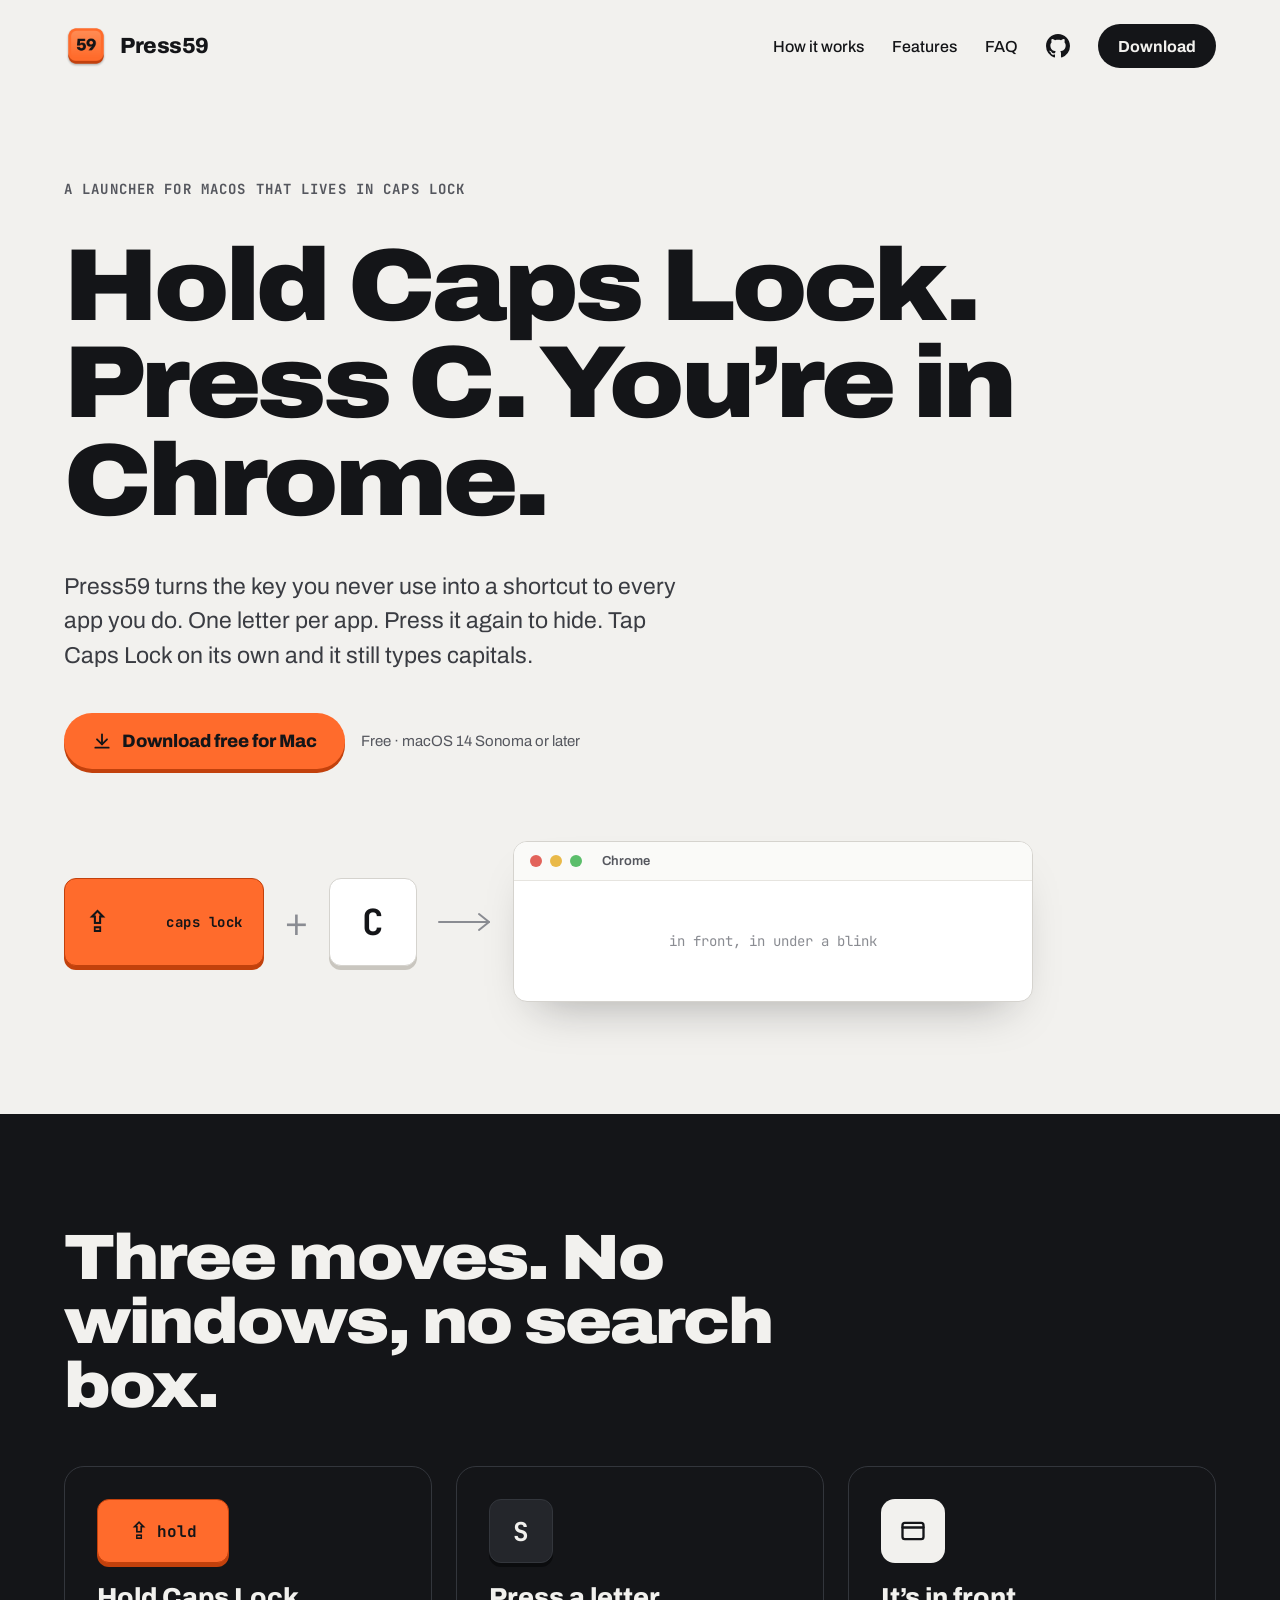
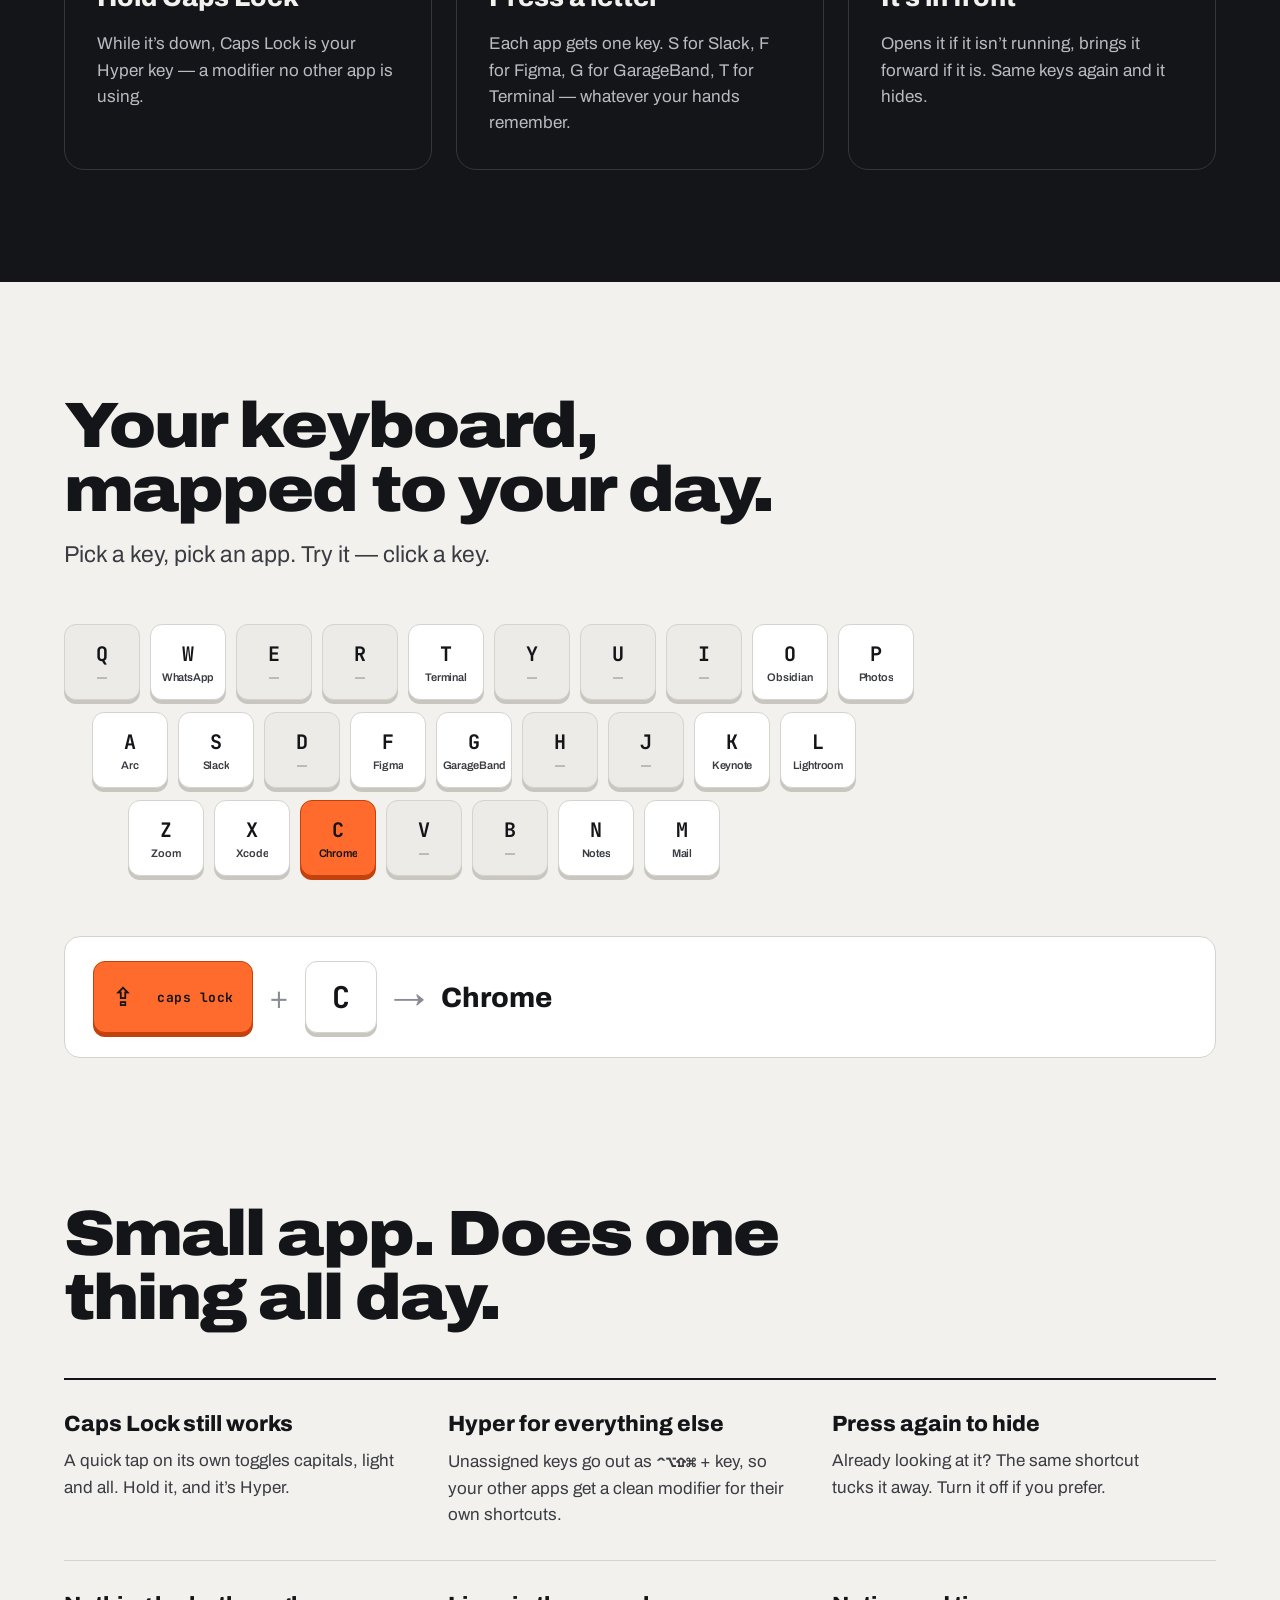
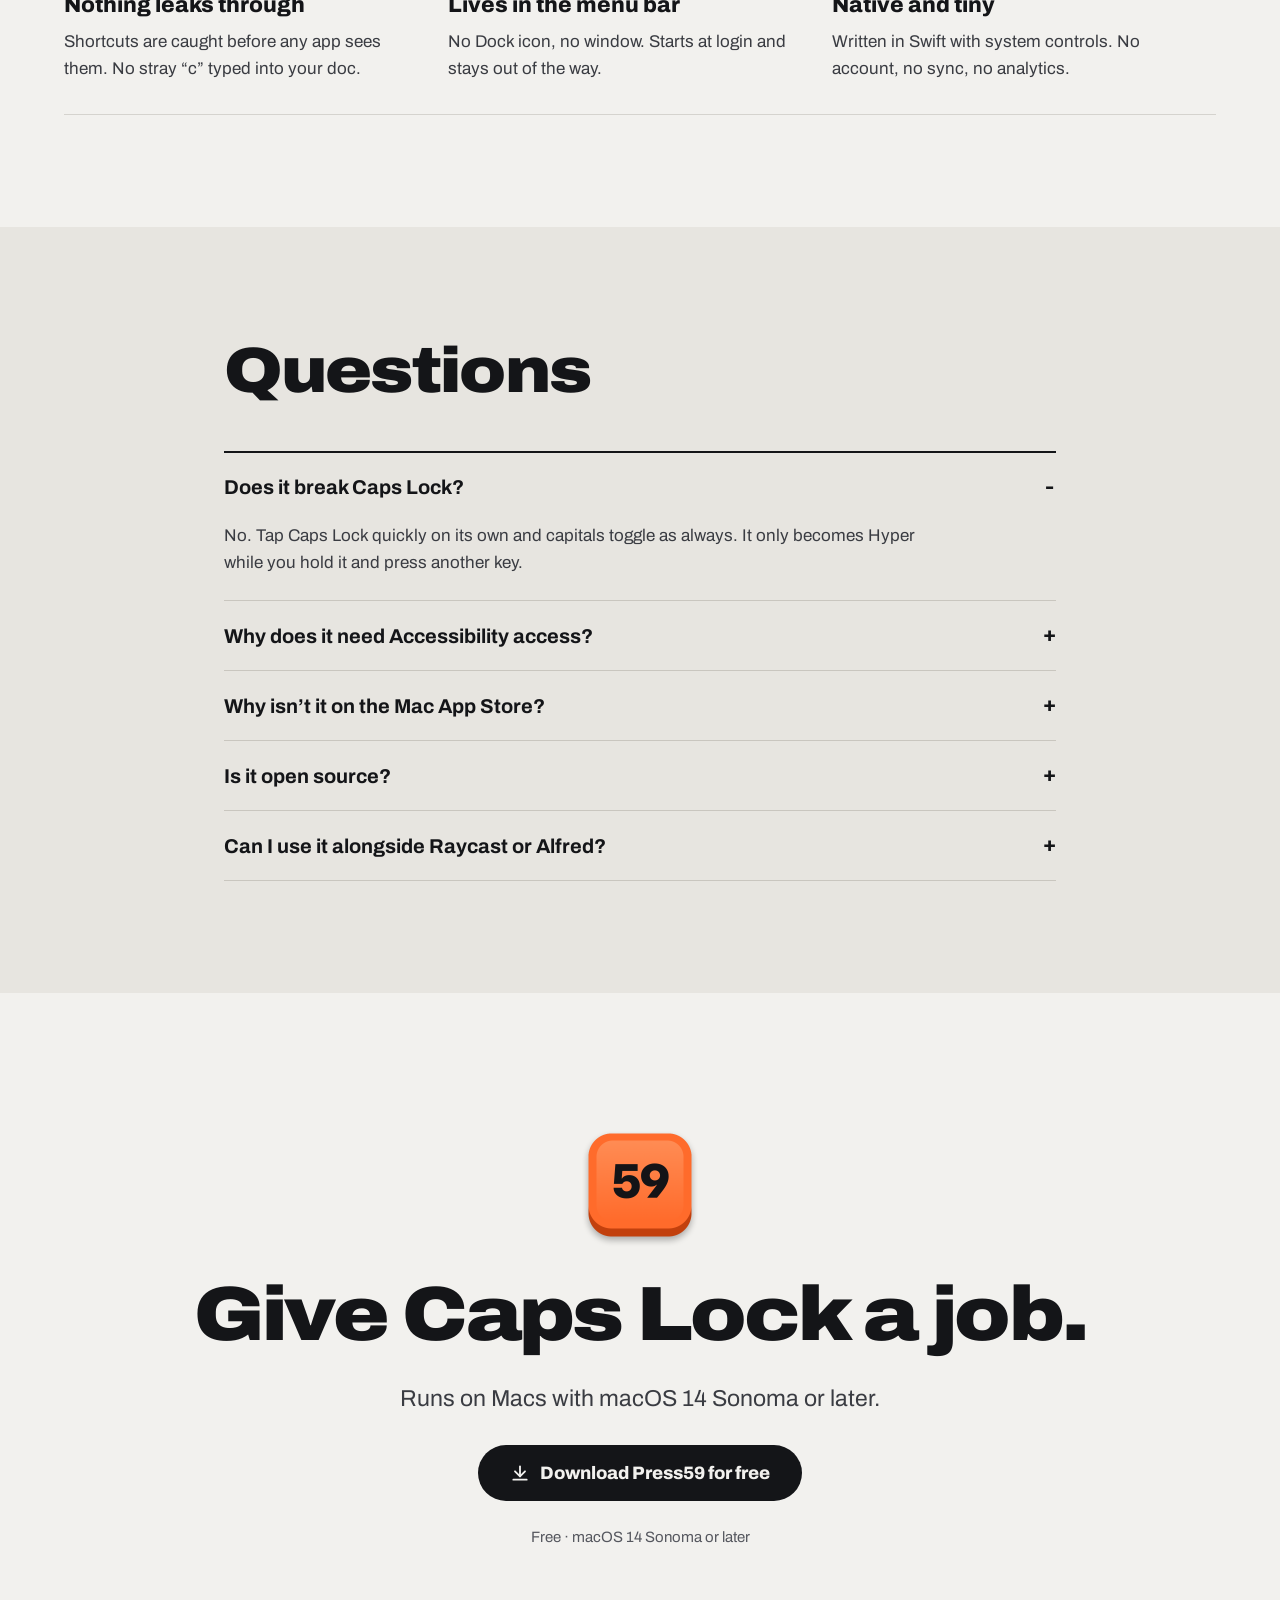
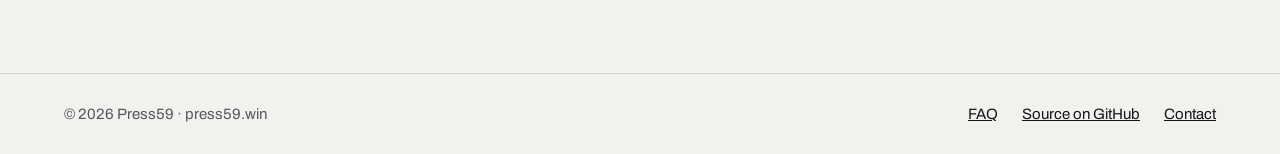
==== web/index.html @ a1c144d1 "Github icon in header" ====
<!doctype html>
<html lang="en">
<head>
<meta charset="utf-8">
<meta name="viewport" content="width=device-width, initial-scale=1">
<title>Press59 — Caps Lock app launcher for Mac</title>
<meta name="description" content="Hold Caps Lock, press a letter, and the app is in front. Press59 turns Caps Lock into a launcher for every app you use.">
<link rel="icon" type="image/png" sizes="32x32" href="assets/favicon-32.png">
<link rel="apple-touch-icon" href="assets/apple-touch-icon.png">
<link rel="canonical" href="https://press59.win/">
<meta property="og:type" content="website">
<meta property="og:site_name" content="Press59">
<meta property="og:url" content="https://press59.win/">
<meta property="og:title" content="Press59 — Caps Lock app launcher for Mac">
<meta property="og:description" content="Hold Caps Lock. Press C. You’re in Chrome. A free launcher that turns Caps Lock into a shortcut to every app you use.">
<meta property="og:image" content="https://press59.win/assets/og-image.png">
<meta property="og:image:width" content="1200">
<meta property="og:image:height" content="630">
<meta property="og:image:alt" content="Press59: Hold Caps Lock. Press C. You’re in Chrome.">
<meta name="twitter:card" content="summary_large_image">
<meta name="twitter:title" content="Press59 — Caps Lock app launcher for Mac">
<meta name="twitter:description" content="Hold Caps Lock. Press C. You’re in Chrome.">
<meta name="twitter:image" content="https://press59.win/assets/og-image.png">
<link rel="preconnect" href="https://fonts.googleapis.com">
<link rel="preconnect" href="https://fonts.gstatic.com" crossorigin>
<link href="https://fonts.googleapis.com/css2?family=Archivo:wdth,wght@62..125,400..900&family=JetBrains+Mono:wght@500;700&display=swap" rel="stylesheet">
<link rel="stylesheet" href="styles.css">
</head>
<body>

<header class="wrap header">
  <a href="#top" class="brand">
    <img src="assets/icon-512.png" alt="" width="44" height="44">
    <span>Press59</span>
  </a>
  <nav aria-label="Main" class="nav">
    <a href="#how">How it works</a>
    <a href="#features">Features</a>
    <a href="#faq">FAQ</a>
    <a href="https://github.com/videomat/press59" class="icon-link" aria-label="Press59 source code on GitHub" title="Source on GitHub">
      <svg aria-hidden="true" width="24" height="24" viewBox="0 0 16 16" fill="currentColor"><path d="M8 0c4.42 0 8 3.58 8 8a8.013 8.013 0 0 1-5.45 7.59c-.4.08-.55-.17-.55-.38 0-.27.01-1.13.01-2.2 0-.75-.25-1.23-.54-1.48 1.78-.2 3.65-.88 3.65-3.95 0-.88-.31-1.59-.82-2.15.08-.2.36-1.02-.08-2.12 0 0-.67-.22-2.2.82-.64-.18-1.32-.27-2-.27-.68 0-1.36.09-2 .27-1.53-1.03-2.2-.82-2.2-.82-.44 1.1-.16 1.92-.08 2.12-.51.56-.82 1.28-.82 2.15 0 3.06 1.86 3.75 3.64 3.95-.23.2-.44.55-.51 1.07-.46.21-1.61.55-2.33-.66-.15-.24-.6-.83-1.23-.82-.67.01-.27.38.01.53.34.19.73.9.82 1.13.16.45.68 1.31 2.69.94 0 .67.01 1.3.01 1.49 0 .21-.15.45-.55.38A7.995 7.995 0 0 1 0 8c0-4.42 3.58-8 8-8Z"/></svg>
    </a>
    <a href="#download" class="pill pill-dark">Download</a>
  </nav>
</header>

<main>
  <section id="top" class="wrap hero">
    <p class="eyebrow">A launcher for macOS that lives in Caps Lock</p>
    <h1>Hold Caps Lock. Press&nbsp;C. You’re in Chrome.</h1>
    <p class="lead">Press59 turns the key you never use into a shortcut to every app you do. One letter per app. Press it again to hide. Tap Caps Lock on its own and it still types capitals.</p>
    <div class="cta-row">
      <a href="/download" class="pill pill-accent">
        <svg aria-hidden="true" width="20" height="20" viewBox="0 0 24 24" fill="none" stroke="currentColor" stroke-width="2.2" stroke-linecap="round" stroke-linejoin="round"><path d="M12 4v12"/><path d="M6 10l6 6 6-6"/><path d="M4 20h16"/></svg>
        Download free for Mac
      </a>
      <span class="muted" data-release-info>Free · macOS 14 Sonoma or later</span>
    </div>

    <div class="combo" role="img" aria-label="Caps Lock plus C opens Chrome">
      <div class="cap cap-accent cap-caps"><span class="caps-symbol">⇪</span><span class="caps-label">caps lock</span></div>
      <span class="plus">+</span>
      <div class="cap cap-letter">C</div>
      <svg aria-hidden="true" width="56" height="24" viewBox="0 0 56 24" fill="none" stroke="#8A8C92" stroke-width="2" stroke-linecap="round" stroke-linejoin="round"><path d="M2 12h50"/><path d="M42 4l10 8-10 8"/></svg>
      <div class="window">
        <div class="window-bar">
          <span class="dot" style="background:#E2635B"></span>
          <span class="dot" style="background:#E9B949"></span>
          <span class="dot" style="background:#5BBE6B"></span>
          <span class="window-title">Chrome</span>
        </div>
        <div class="window-body">in front, in under a blink</div>
      </div>
    </div>
  </section>

  <section id="how" class="dark">
    <div class="wrap section">
      <h2>Three moves. No windows, no search box.</h2>
      <div class="steps">
        <div class="step">
          <div class="cap cap-accent step-cap step-cap-wide"><span class="caps-symbol">⇪</span> hold</div>
          <h3>Hold Caps Lock</h3>
          <p>While it’s down, Caps Lock is your Hyper key — a modifier no other app is using.</p>
        </div>
        <div class="step">
          <div class="cap cap-dark step-cap">S</div>
          <h3>Press a letter</h3>
          <p>Each app gets one key. S for Slack, F for Figma, G for GarageBand, T for Terminal — whatever your hands remember.</p>
        </div>
        <div class="step">
          <div class="step-window">
            <svg aria-hidden="true" width="28" height="28" viewBox="0 0 24 24" fill="none" stroke="currentColor" stroke-width="2" stroke-linecap="round" stroke-linejoin="round"><rect x="3" y="5" width="18" height="14" rx="2"/><path d="M3 9h18"/></svg>
          </div>
          <h3>It’s in front</h3>
          <p>Opens it if it isn’t running, brings it forward if it is. Same keys again and it hides.</p>
        </div>
      </div>
    </div>
  </section>

  <section id="keys" class="wrap section">
    <div class="section-head">
      <h2>Your keyboard, mapped to your day.</h2>
      <p class="lead">Pick a key, pick an app. Try it — click a key.</p>
    </div>
    <div class="keyboard" id="keyboard"></div>
    <div class="readout" aria-live="polite">
      <span class="cap cap-accent cap-caps readout-cap"><span class="caps-symbol">⇪</span><span class="caps-label">caps lock</span></span>
      <span class="plus-sm">+</span>
      <span class="cap readout-letter" id="readout-letter">C</span>
      <span class="plus-sm">→</span>
      <span class="readout-app" id="readout-app">Chrome</span>
    </div>
  </section>

  <section id="features" class="wrap section">
    <h2>Small app. Does one thing all day.</h2>
    <div class="features">
      <div class="feature"><h3>Caps Lock still works</h3><p>A quick tap on its own toggles capitals, light and all. Hold it, and it’s Hyper.</p></div>
      <div class="feature"><h3>Hyper for everything else</h3><p>Unassigned keys go out as <span class="mono">⌃⌥⇧⌘</span> + key, so your other apps get a clean modifier for their own shortcuts.</p></div>
      <div class="feature"><h3>Press again to hide</h3><p>Already looking at it? The same shortcut tucks it away. Turn it off if you prefer.</p></div>
      <div class="feature"><h3>Nothing leaks through</h3><p>Shortcuts are caught before any app sees them. No stray “c” typed into your doc.</p></div>
      <div class="feature"><h3>Lives in the menu bar</h3><p>No Dock icon, no window. Starts at login and stays out of the way.</p></div>
      <div class="feature"><h3>Native and tiny</h3><p>Written in Swift with system controls. No account, no sync, no analytics.</p></div>
    </div>
  </section>

  <section id="faq" class="faq-band">
    <div class="wrap-narrow section">
      <h2>Questions</h2>
      <div class="faq">
        <details open>
          <summary>Does it break Caps Lock?</summary>
          <p>No. Tap Caps Lock quickly on its own and capitals toggle as always. It only becomes Hyper while you hold it and press another key.</p>
        </details>
        <details>
          <summary>Why does it need Accessibility access?</summary>
          <p>To catch a shortcut before the app you’re typing in sees it — that’s what keeps a stray letter from being typed. Press59 never records or sends what you type.</p>
        </details>
        <details>
          <summary>Why isn’t it on the Mac App Store?</summary>
          <p>Apps that intercept keystrokes can’t run in the App Store sandbox, so Press59 is distributed directly from this site.</p>
        </details>
        <details>
          <summary>Is it open source?</summary>
          <p>Yes. Press59 is free software under the GPL-3.0 license, and the app, this website and the release scripts are all <a href="https://github.com/videomat/press59">on GitHub</a>. It’s a small tool built for myself with Claude Code, shared as is: issues welcome, no promises.</p>
        </details>
        <details>
          <summary>Can I use it alongside Raycast or Alfred?</summary>
          <p>Yes. Turn off any other Hyper key setting so only one app owns Caps Lock, then use Hyper shortcuts in those apps as usual.</p>
        </details>
      </div>
    </div>
  </section>

  <section id="download" class="wrap download">
    <img src="assets/icon-512.png" alt="Press59 app icon" width="128" height="128">
    <h2>Give Caps Lock a job.</h2>
    <p class="lead">Runs on Macs with macOS 14 Sonoma or later.</p>
    <a href="/download" class="pill pill-dark pill-lg">
      <svg aria-hidden="true" width="20" height="20" viewBox="0 0 24 24" fill="none" stroke="currentColor" stroke-width="2.2" stroke-linecap="round" stroke-linejoin="round"><path d="M12 4v12"/><path d="M6 10l6 6 6-6"/><path d="M4 20h16"/></svg>
      Download Press59 for free
    </a>
    <span class="muted" data-release-info>Free · macOS 14 Sonoma or later</span>
  </section>
</main>

<footer class="footer">
  <div class="wrap footer-row">
    <span>© 2026 Press59 · press59.win</span>
    <nav aria-label="Footer" class="footer-nav">
      <a href="#faq">FAQ</a>
      <a href="https://github.com/videomat/press59">Source on GitHub</a>
      <a href="mailto:ciao@press59.win">Contact</a>
    </nav>
  </div>
</footer>

<script src="main.js"></script>
</body>
</html>
---- web/styles.css ----
:root {
  --ground: #F2F1EE;
  --ink: #141518;
  --text: #3A3C42;
  --muted: #55575E;
  --faint: #8A8C92;
  --line: #D5D3CE;
  --cap-shadow: #C9C6BF;
  --accent: #FF6B2C;
  --accent-dark: #C2410C;
  --display: 'Archivo', system-ui, sans-serif;
  --mono: 'JetBrains Mono', ui-monospace, monospace;
}

* { box-sizing: border-box; }
html { scroll-behavior: smooth; }
body { margin: 0; background: var(--ground); color: var(--ink); font-family: var(--display); }
a { color: var(--ink); }
a:hover { color: var(--accent-dark); }
img { display: block; }

h1, h2 { margin: 0; font-weight: 900; font-stretch: 112%; letter-spacing: -0.03em; line-height: 1; }
h1 { font-size: clamp(48px, 8vw, 112px); line-height: 0.95; letter-spacing: -0.035em; max-width: 1100px; }
h2 { font-size: clamp(36px, 5vw, 64px); max-width: 800px; }
h3 { margin: 0; font-weight: 800; }
p { margin: 0; }

.wrap { max-width: 1200px; margin: 0 auto; padding-left: 24px; padding-right: 24px; }
.wrap-narrow { max-width: 880px; margin: 0 auto; padding-left: 24px; padding-right: 24px; }
.section { padding-top: 112px; padding-bottom: 112px; display: flex; flex-direction: column; gap: 48px; }
.section-head { display: flex; flex-direction: column; gap: 16px; max-width: 720px; }
.lead { font-size: clamp(19px, 2vw, 23px); line-height: 1.5; color: var(--text); max-width: 640px; }
.muted { font-size: 15px; color: var(--muted); }
.mono { font-family: var(--mono); font-weight: 700; }

/* Header */
.header { padding-top: 24px; padding-bottom: 24px; display: flex; align-items: center; justify-content: space-between; gap: 16px; flex-wrap: wrap; }
.brand { display: flex; align-items: center; gap: 12px; text-decoration: none; font-size: 22px; font-weight: 800; letter-spacing: -0.02em; }
.nav { display: flex; align-items: center; gap: 28px; flex-wrap: wrap; font-size: 16px; font-weight: 500; }
.nav a { text-decoration: none; }
.icon-link { display: inline-flex; align-items: center; justify-content: center; width: 44px; height: 44px; margin: 0 -10px; border-radius: 999px; }
.icon-link:hover { background: #E7E5E0; color: var(--ink); }

/* Buttons */
.pill { display: inline-flex; align-items: center; gap: 10px; min-height: 44px; padding: 12px 20px; border-radius: 999px; font-weight: 700; text-decoration: none; }
.pill-dark { background: var(--ink); color: var(--ground); }
.pill-dark:hover { color: var(--ground); background: #2A2C31; }
.pill-accent { background: var(--accent); color: var(--ink); font-size: 18px; font-weight: 800; min-height: 56px; padding: 16px 28px; box-shadow: 0 4px 0 var(--accent-dark); }
.pill-accent:hover { color: var(--ink); transform: translateY(2px); box-shadow: 0 2px 0 var(--accent-dark); }
.pill-lg { font-size: 18px; font-weight: 800; min-height: 56px; padding: 18px 32px; }

/* Keycaps */
.cap { display: flex; align-items: center; justify-content: center; background: #fff; border: 1px solid var(--line); border-radius: 12px; box-shadow: 0 4px 0 var(--cap-shadow); font-family: var(--mono); font-weight: 700; color: var(--ink); }
.cap-accent { background: var(--accent); border-color: var(--accent-dark); box-shadow: 0 4px 0 var(--accent-dark); }
.cap-dark { background: #24262B; border-color: #33363C; box-shadow: 0 4px 0 #0B0C0E; color: var(--ground); }

/* Hero */
.hero { padding-top: 88px; padding-bottom: 112px; display: flex; flex-direction: column; align-items: flex-start; gap: 40px; }
.eyebrow { font-family: var(--mono); font-size: 14px; font-weight: 700; letter-spacing: 0.08em; text-transform: uppercase; color: var(--muted); }
.cta-row { display: flex; gap: 16px; flex-wrap: wrap; align-items: center; }
.combo { margin-top: 32px; width: 100%; display: flex; align-items: center; gap: 20px; flex-wrap: wrap; }
.cap-caps { width: 200px; height: 88px; justify-content: space-between; padding: 0 20px; font-size: 18px; }
.caps-label { font-size: 14px; letter-spacing: 0.04em; }
/* ⇪ is missing from the mono font, so it falls back small; draw it in the system font at a larger size. */
.caps-symbol { font-family: system-ui, -apple-system, sans-serif; font-size: 30px; font-weight: 600; line-height: 1; }
.cap-letter { width: 88px; height: 88px; font-size: 36px; }
.plus { font-size: 40px; font-weight: 300; color: var(--faint); }
.window { flex: 1 1 320px; min-width: 0; max-width: 520px; background: #fff; border: 1px solid var(--line); border-radius: 14px; overflow: hidden; box-shadow: 0 24px 48px -24px rgba(20, 21, 24, 0.35); }
.window-bar { display: flex; align-items: center; gap: 8px; padding: 12px 16px; border-bottom: 1px solid #E6E4DF; background: #FAFAF8; }
.dot { width: 12px; height: 12px; border-radius: 50%; }
.window-title { margin-left: 12px; font-size: 13px; color: var(--muted); font-weight: 600; }
.window-body { height: 120px; display: flex; align-items: center; justify-content: center; font-family: var(--mono); font-size: 14px; color: var(--faint); }

/* How it works */
.dark { background: var(--ink); color: var(--ground); }
.steps { display: grid; grid-template-columns: repeat(auto-fit, minmax(260px, 1fr)); gap: 24px; }
.step { display: flex; flex-direction: column; gap: 20px; padding: 32px; border: 1px solid #33363C; border-radius: 20px; }
.step h3 { font-size: 26px; }
.step p { font-size: 17px; line-height: 1.55; color: #B9BBC1; }
.step-cap { width: 64px; height: 64px; font-size: 26px; }
.step-cap-wide { width: 132px; gap: 8px; font-size: 16px; color: var(--ink); }
.step-cap-wide .caps-symbol { font-size: 24px; }
.step-window { width: 64px; height: 64px; border-radius: 14px; background: var(--ground); color: var(--ink); display: flex; align-items: center; justify-content: center; }

/* Keyboard */
.keyboard { display: flex; flex-direction: column; gap: 12px; overflow-x: auto; padding: 4px 0 12px; }
.key-row { display: flex; gap: 10px; }
.key { flex: 0 0 auto; width: 76px; height: 76px; flex-direction: column; gap: 4px; cursor: pointer; font-size: 20px; padding: 0; }
.key.unassigned { background: #ECEBE7; }
.key[aria-pressed="true"] { background: var(--accent); border-color: var(--accent-dark); box-shadow: 0 4px 0 var(--accent-dark); }
.key:active { transform: translateY(2px); box-shadow: 0 2px 0 var(--cap-shadow); }
.key-app { font-family: var(--display); font-size: 11px; font-weight: 600; color: var(--text); white-space: nowrap; overflow: hidden; text-overflow: ellipsis; max-width: 70px; letter-spacing: -0.02em; }
.key.unassigned .key-app { color: var(--faint); }
.key[aria-pressed="true"] .key-app { color: var(--ink); }
.readout { display: flex; align-items: center; gap: 16px; flex-wrap: wrap; padding: 24px 28px; background: #fff; border: 1px solid var(--line); border-radius: 16px; }
.readout-cap { width: 160px; height: 72px; padding: 0 18px; }
.readout-cap .caps-symbol { font-size: 26px; }
.readout-cap .caps-label { font-size: 13px; }
.readout-letter { width: 72px; height: 72px; font-size: 30px; }
.plus-sm { font-size: 32px; font-weight: 300; color: var(--faint); }
.readout-app { font-size: 28px; font-weight: 800; }

/* Features */
#features.section { padding-top: 32px; }
.features { display: grid; grid-template-columns: repeat(auto-fit, minmax(300px, 1fr)); border-top: 2px solid var(--ink); }
.feature { padding: 32px 32px 32px 0; border-bottom: 1px solid var(--line); display: flex; flex-direction: column; gap: 12px; }
.feature h3 { font-size: 22px; }
.feature p { font-size: 17px; line-height: 1.55; color: var(--text); }

/* FAQ */
.faq-band { background: #E7E5E0; }
.faq { border-top: 2px solid var(--ink); }
.faq details { border-bottom: 1px solid var(--cap-shadow); }
.faq summary { list-style: none; cursor: pointer; min-height: 64px; padding: 20px 0; display: flex; align-items: center; justify-content: space-between; gap: 16px; font-size: 20px; font-weight: 700; }
.faq summary::-webkit-details-marker { display: none; }
.faq summary::after { content: '+'; font-family: var(--mono); font-size: 22px; }
.faq details[open] summary::after { content: '−'; }
.faq details p { margin: 0 0 24px; font-size: 17px; line-height: 1.6; color: var(--text); max-width: 720px; }

/* Download */
.download { padding-top: 128px; padding-bottom: 128px; display: flex; flex-direction: column; align-items: center; text-align: center; gap: 28px; }
.download h2 { font-size: clamp(40px, 6vw, 80px); letter-spacing: -0.035em; max-width: 900px; }
.download .lead { max-width: 560px; }

/* Footer */
.footer { border-top: 1px solid var(--line); }
.footer-row { padding-top: 32px; padding-bottom: 32px; display: flex; justify-content: space-between; align-items: center; gap: 16px; flex-wrap: wrap; font-size: 15px; color: var(--muted); }
.footer-nav { display: flex; gap: 24px; flex-wrap: wrap; }

@media (prefers-reduced-motion: reduce) {
  html { scroll-behavior: auto; }
  .pill-accent:hover, .key:active { transform: none; }
}
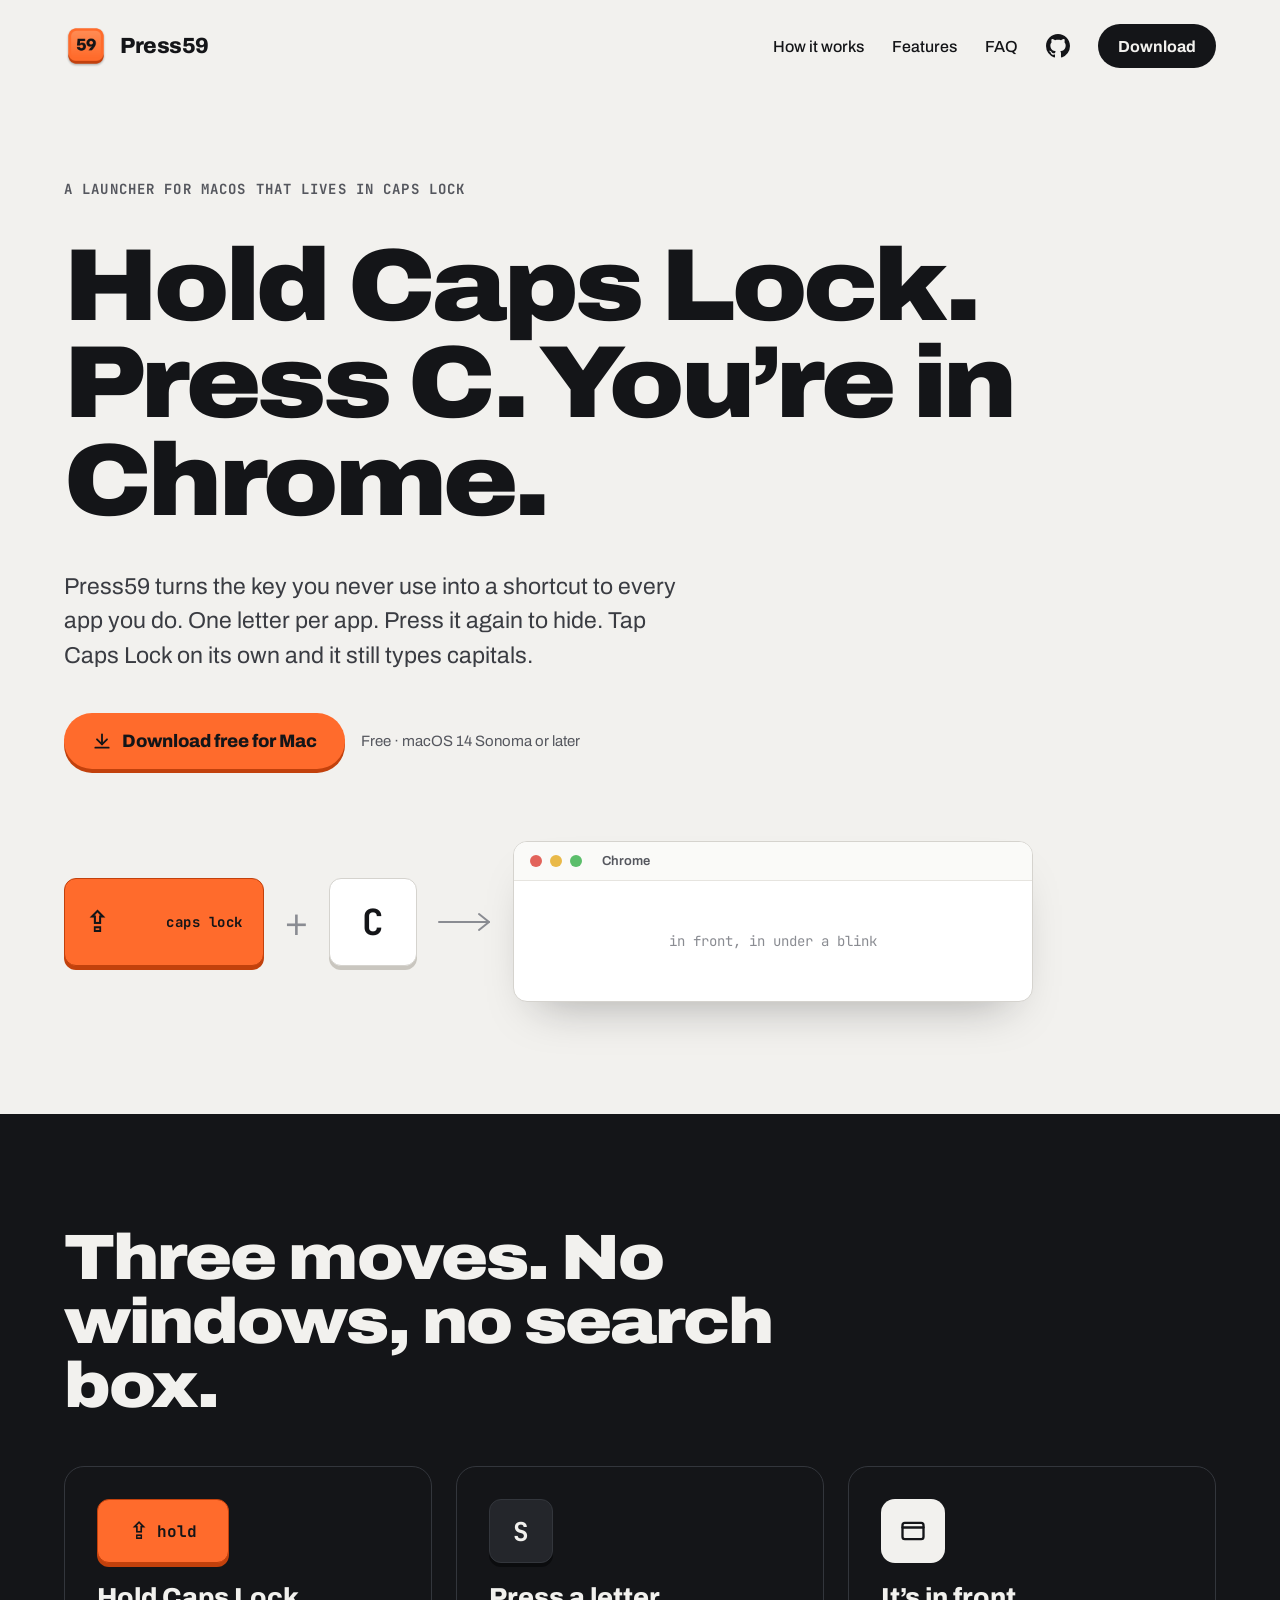
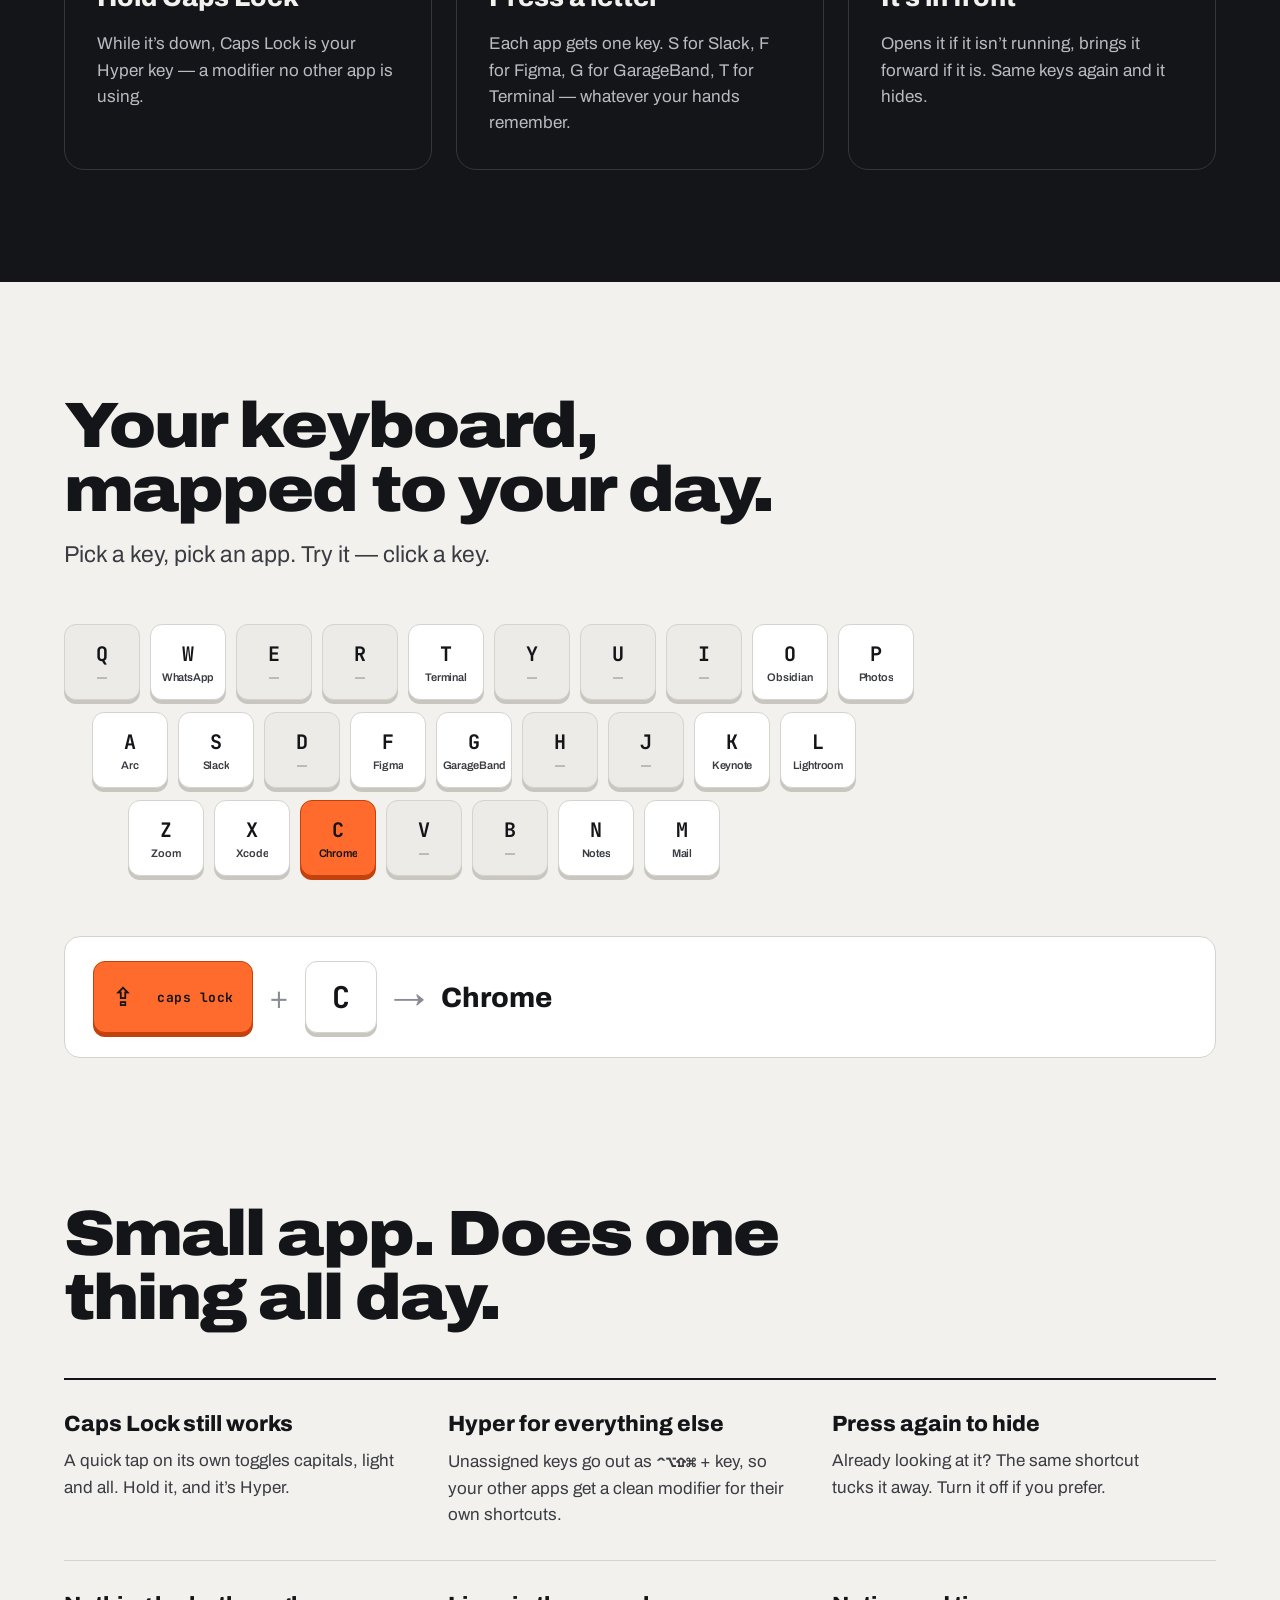
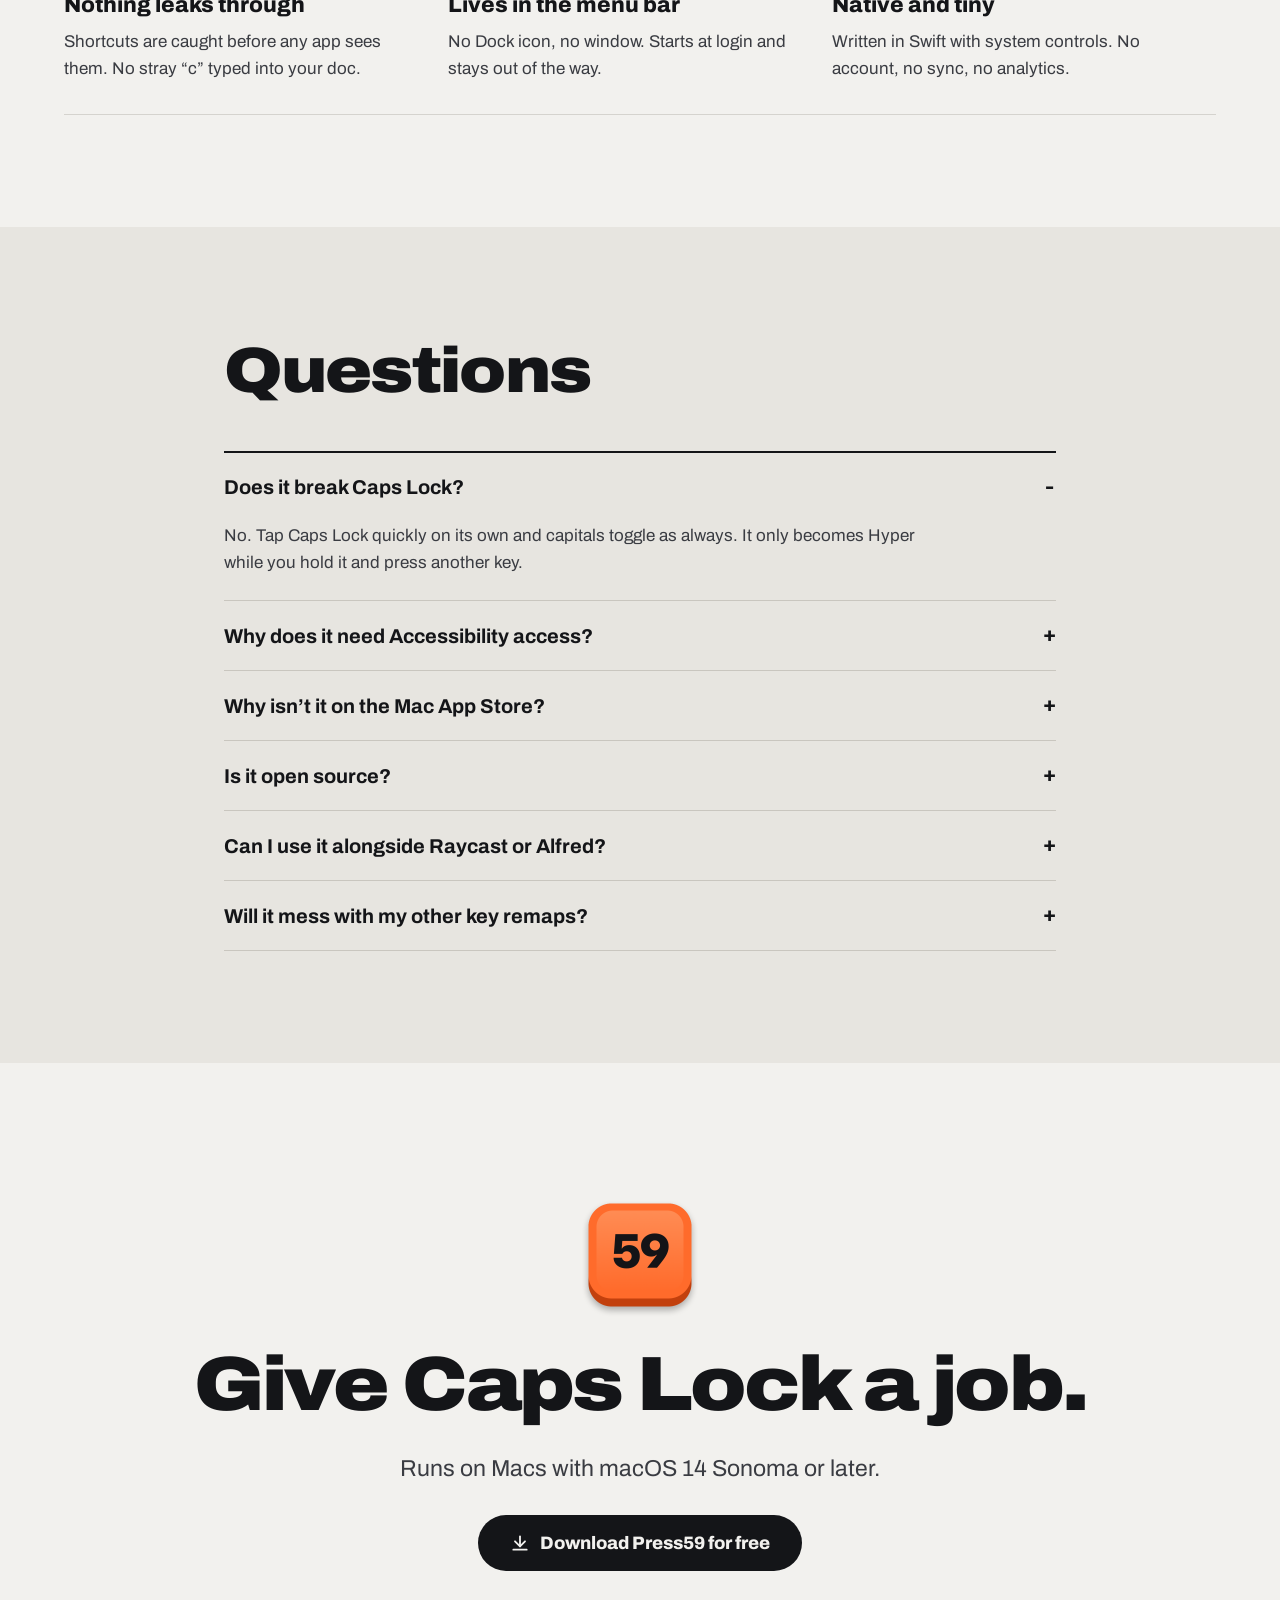
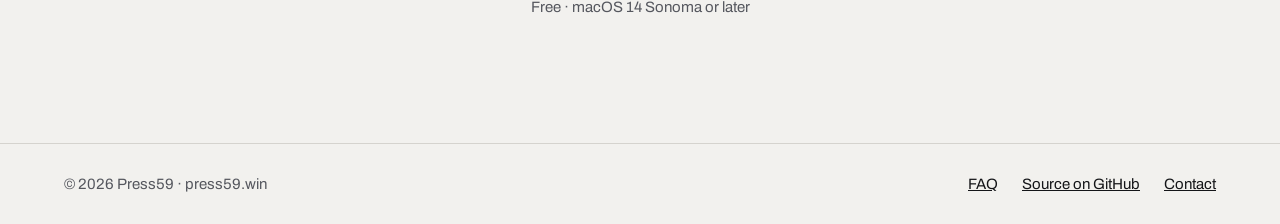
==== commit eae8839d: "Explain that other key remaps are kept Co-Authored-By: Claude Opus 5.5 <noreply@anthropic.com>" ====
--- a/web/index.html
+++ b/web/index.html
@@ -25,6 +25,7 @@
 <link rel="preconnect" href="https://fonts.gstatic.com" crossorigin>
 <link href="https://fonts.googleapis.com/css2?family=Archivo:wdth,wght@62..125,400..900&family=JetBrains+Mono:wght@500;700&display=swap" rel="stylesheet">
 <link rel="stylesheet" href="styles.css">
+<script defer id="counterscale-script" data-site-id="press59" src="https://counterscale.konoven.workers.dev/tracker.js"></script>
 </head>
 <body>
 
@@ -150,6 +151,10 @@
           <summary>Can I use it alongside Raycast or Alfred?</summary>
           <p>Yes. Turn off any other Hyper key setting so only one app owns Caps Lock, then use Hyper shortcuts in those apps as usual.</p>
         </details>
+        <details>
+          <summary>Will it mess with my other key remaps?</summary>
+          <p>No. Press59 adds only Caps Lock to the keys macOS remaps, and removes only that when you quit. Remaps from Karabiner-Elements, your own scripts or System Settings stay as they are. The one exception is Caps Lock itself: if another tool remaps it, Press59 replaces that mapping, so turn it off in the other tool first.</p>
+        </details>
       </div>
     </div>
   </section>
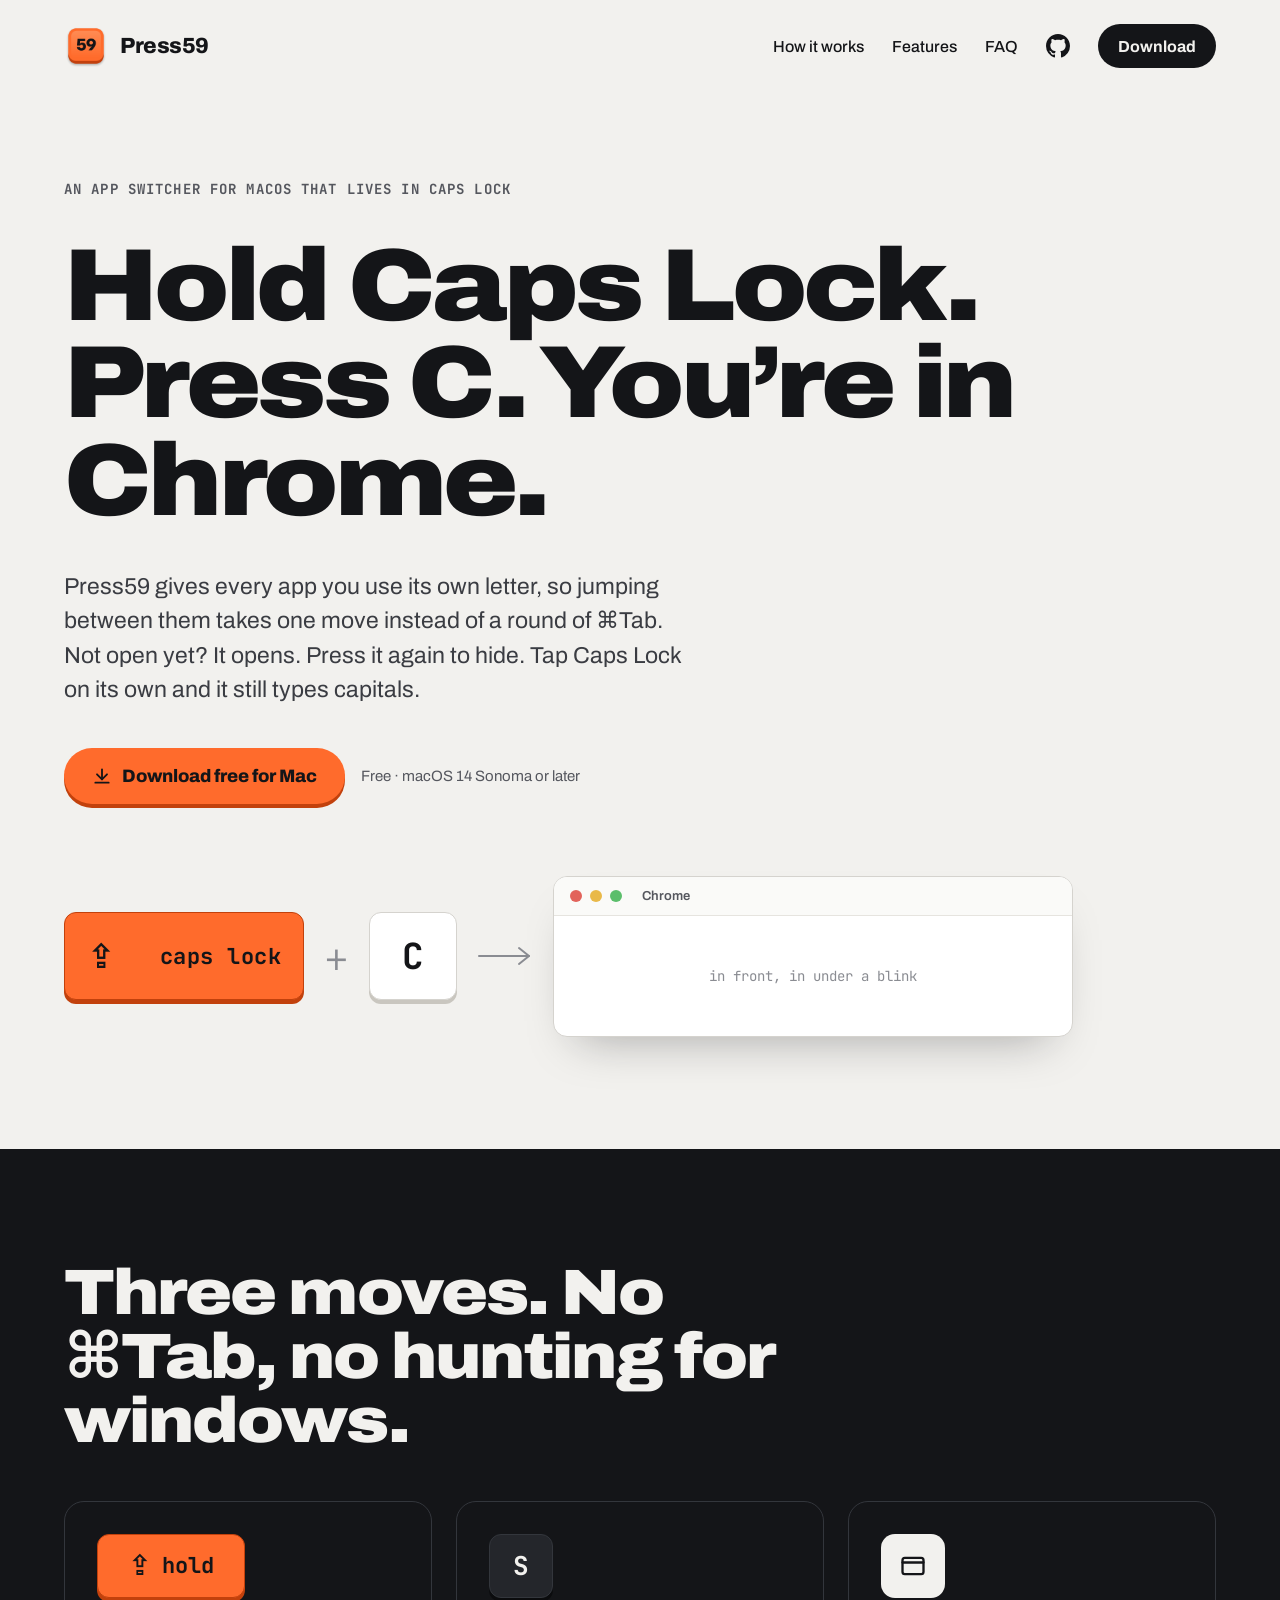
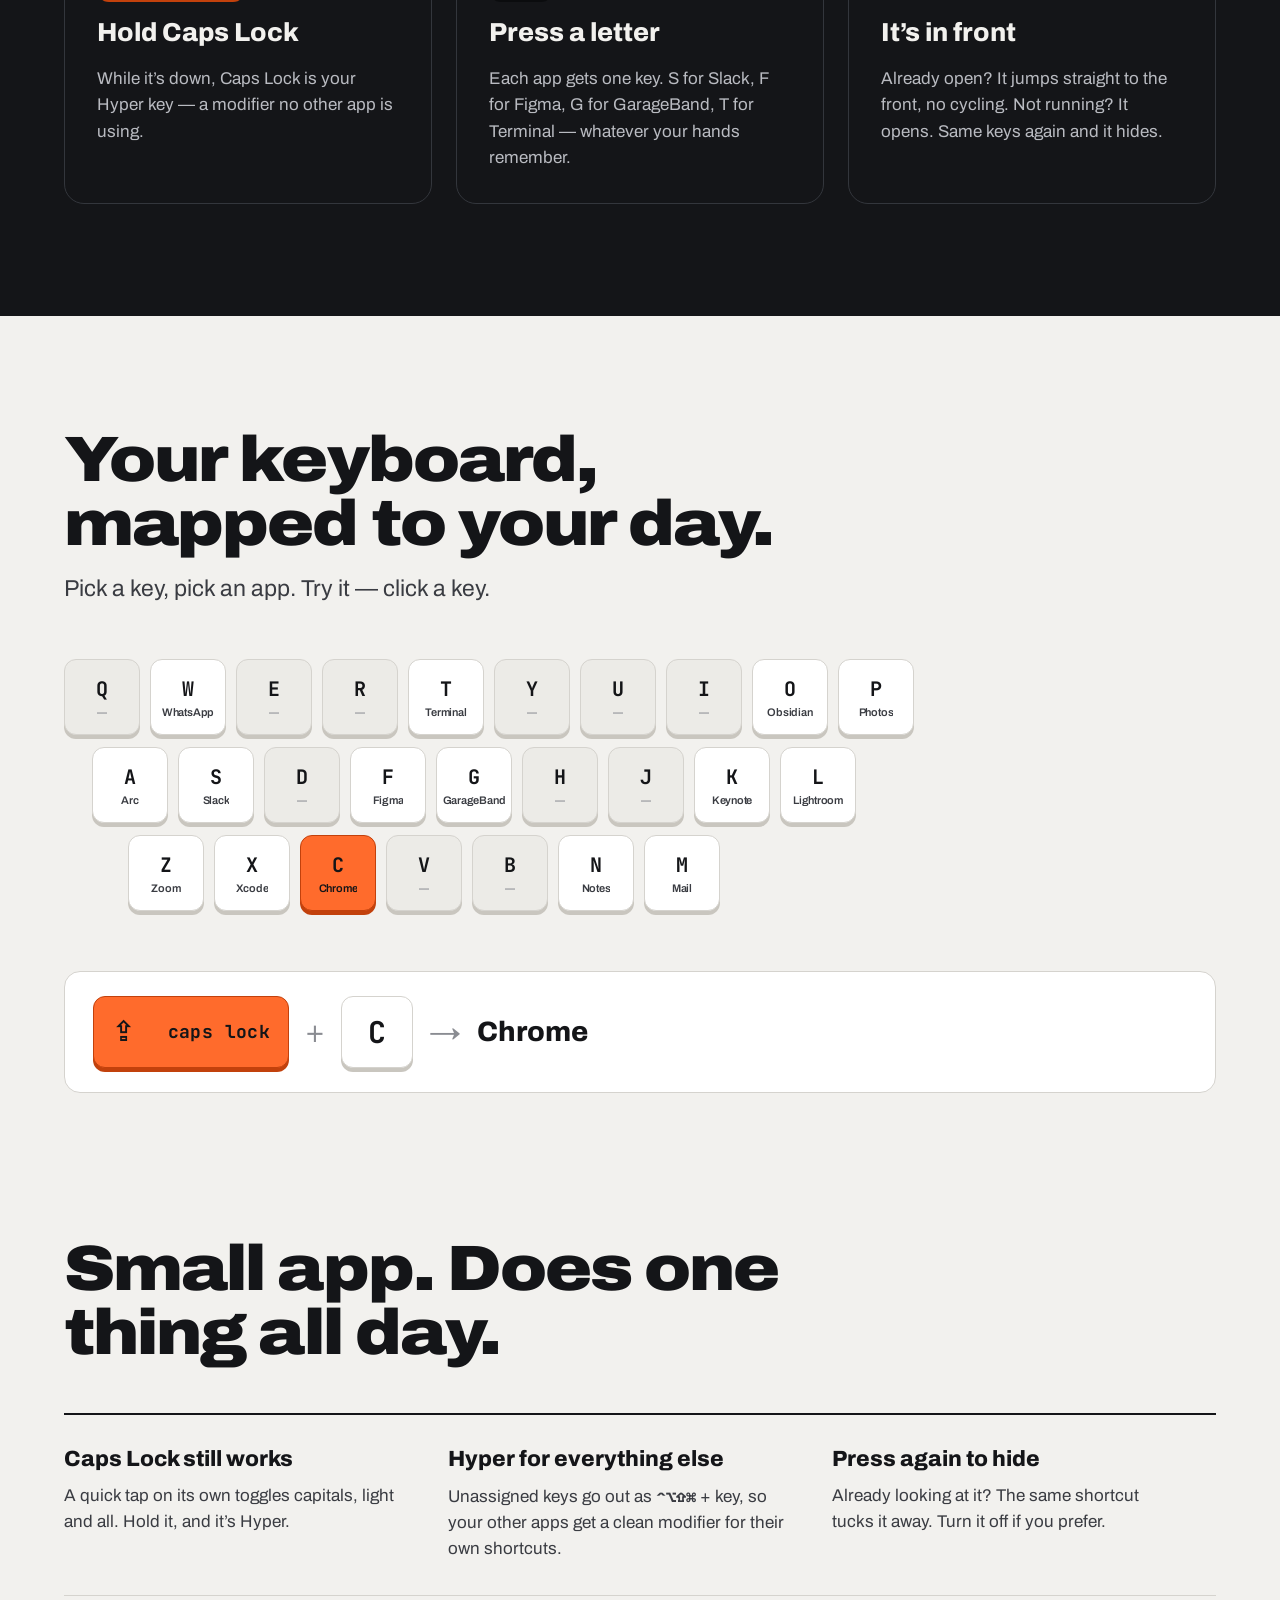
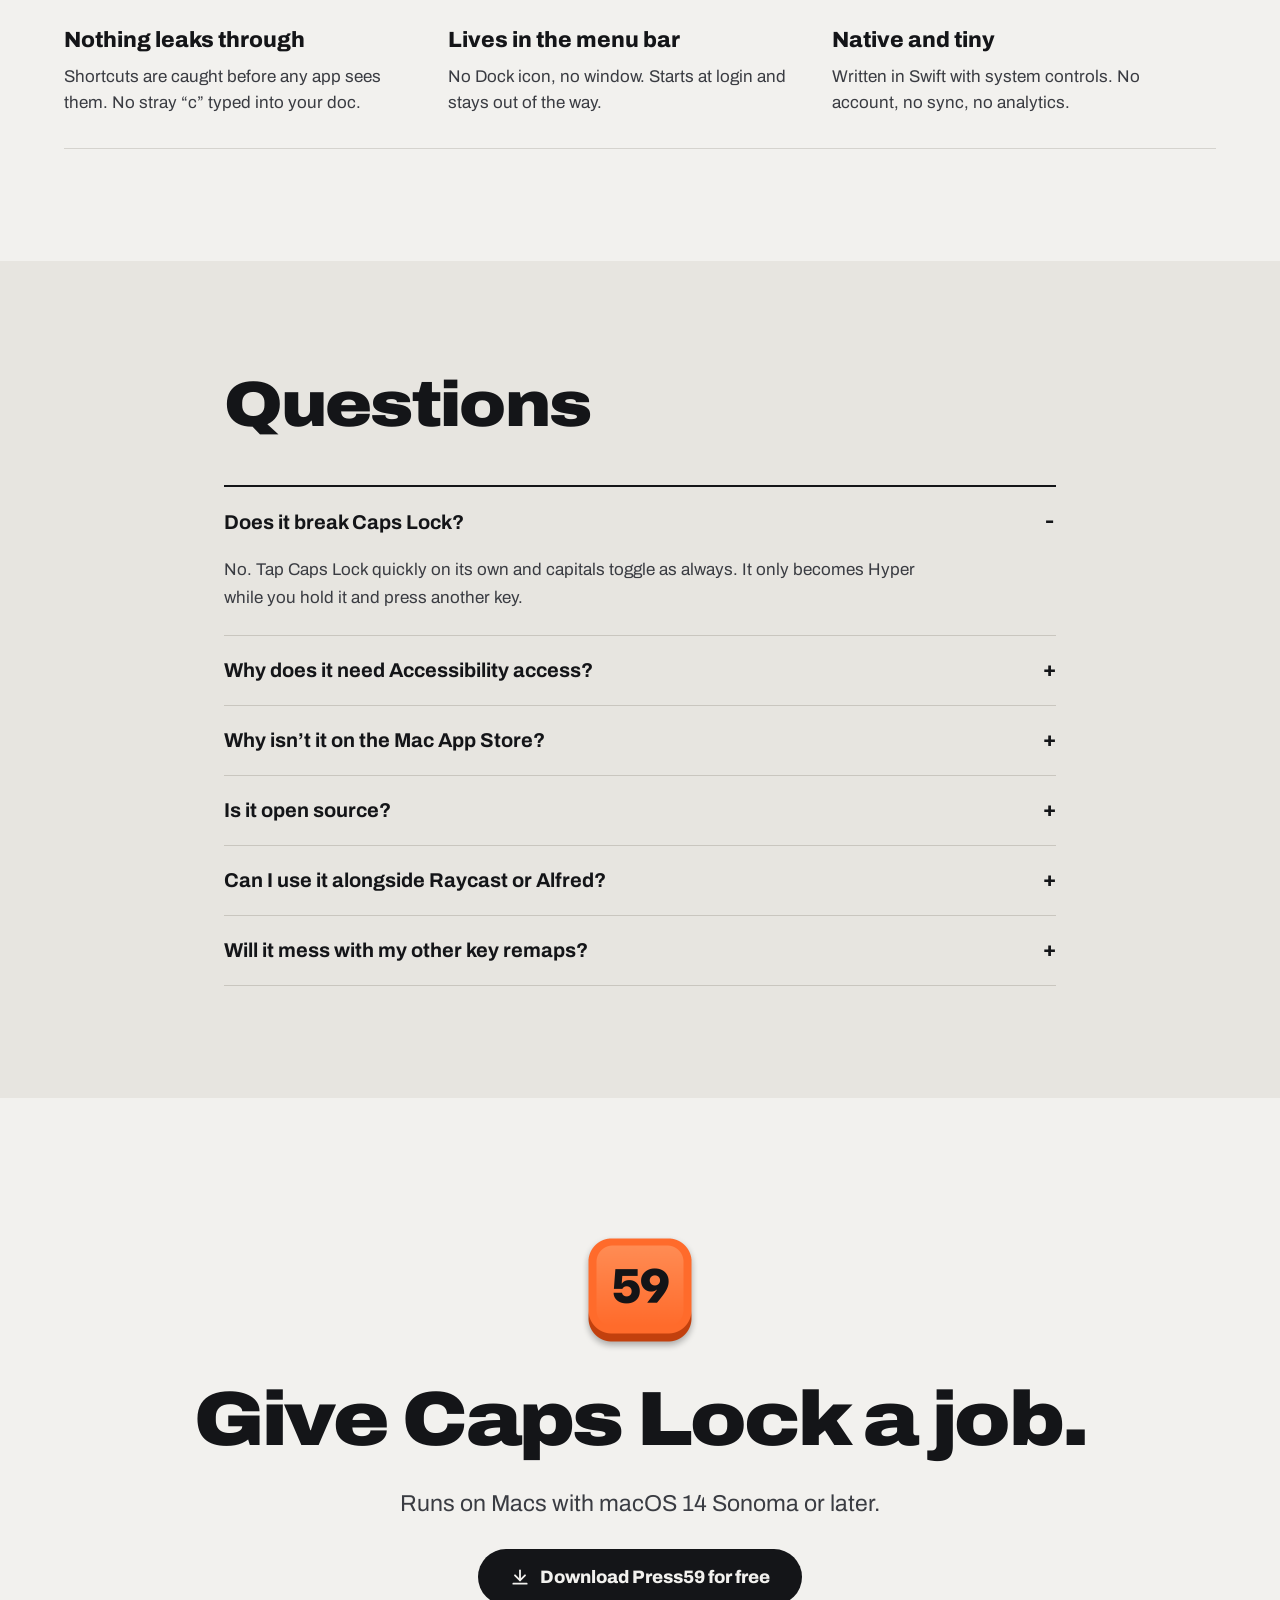
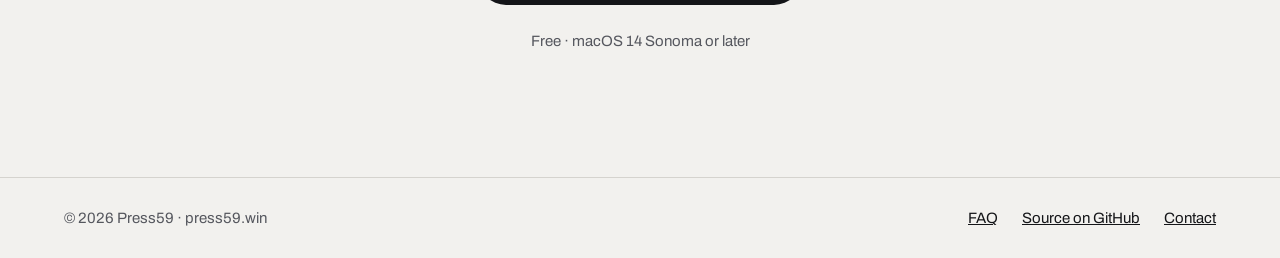
==== commit f78008b1: "Describe Press59 as an app switcher, not a launcher A user read "launcher" as opening apps, but swit" ====
--- a/web/index.html
+++ b/web/index.html
@@ -3,22 +3,22 @@
 <head>
 <meta charset="utf-8">
 <meta name="viewport" content="width=device-width, initial-scale=1">
-<title>Press59 — Caps Lock app launcher for Mac</title>
-<meta name="description" content="Hold Caps Lock, press a letter, and the app is in front. Press59 turns Caps Lock into a launcher for every app you use.">
+<title>Press59 — Switch apps with Caps Lock on Mac</title>
+<meta name="description" content="Hold Caps Lock, press a letter, and that app is in front. Press59 gives every app you use its own key, so switching takes one move instead of a round of ⌘Tab.">
 <link rel="icon" type="image/png" sizes="32x32" href="assets/favicon-32.png">
 <link rel="apple-touch-icon" href="assets/apple-touch-icon.png">
 <link rel="canonical" href="https://press59.win/">
 <meta property="og:type" content="website">
 <meta property="og:site_name" content="Press59">
 <meta property="og:url" content="https://press59.win/">
-<meta property="og:title" content="Press59 — Caps Lock app launcher for Mac">
-<meta property="og:description" content="Hold Caps Lock. Press C. You’re in Chrome. A free launcher that turns Caps Lock into a shortcut to every app you use.">
+<meta property="og:title" content="Press59 — Switch apps with Caps Lock on Mac">
+<meta property="og:description" content="Hold Caps Lock. Press C. You’re in Chrome. A free Mac app that gives every app you use its own key, so switching takes one move.">
 <meta property="og:image" content="https://press59.win/assets/og-image.png">
 <meta property="og:image:width" content="1200">
 <meta property="og:image:height" content="630">
 <meta property="og:image:alt" content="Press59: Hold Caps Lock. Press C. You’re in Chrome.">
 <meta name="twitter:card" content="summary_large_image">
-<meta name="twitter:title" content="Press59 — Caps Lock app launcher for Mac">
+<meta name="twitter:title" content="Press59 — Switch apps with Caps Lock on Mac">
 <meta name="twitter:description" content="Hold Caps Lock. Press C. You’re in Chrome.">
 <meta name="twitter:image" content="https://press59.win/assets/og-image.png">
 <link rel="preconnect" href="https://fonts.googleapis.com">
@@ -30,7 +30,7 @@
 <body>
 
 <header class="wrap header">
-  <a href="#top" class="brand">
+  <a href="/" class="brand">
     <img src="assets/icon-512.png" alt="" width="44" height="44">
     <span>Press59</span>
   </a>
@@ -47,9 +47,9 @@
 
 <main>
   <section id="top" class="wrap hero">
-    <p class="eyebrow">A launcher for macOS that lives in Caps Lock</p>
+    <p class="eyebrow">An app switcher for macOS that lives in Caps Lock</p>
     <h1>Hold Caps Lock. Press&nbsp;C. You’re in Chrome.</h1>
-    <p class="lead">Press59 turns the key you never use into a shortcut to every app you do. One letter per app. Press it again to hide. Tap Caps Lock on its own and it still types capitals.</p>
+    <p class="lead">Press59 gives every app you use its own letter, so jumping between them takes one move instead of a round of ⌘Tab. Not open yet? It opens. Press it again to hide. Tap Caps Lock on its own and it still types capitals.</p>
     <div class="cta-row">
       <a href="/download" class="pill pill-accent">
         <svg aria-hidden="true" width="20" height="20" viewBox="0 0 24 24" fill="none" stroke="currentColor" stroke-width="2.2" stroke-linecap="round" stroke-linejoin="round"><path d="M12 4v12"/><path d="M6 10l6 6 6-6"/><path d="M4 20h16"/></svg>
@@ -77,7 +77,7 @@
 
   <section id="how" class="dark">
     <div class="wrap section">
-      <h2>Three moves. No windows, no search box.</h2>
+      <h2>Three moves. No ⌘Tab, no hunting for windows.</h2>
       <div class="steps">
         <div class="step">
           <div class="cap cap-accent step-cap step-cap-wide"><span class="caps-symbol">⇪</span> hold</div>
@@ -94,7 +94,7 @@
             <svg aria-hidden="true" width="28" height="28" viewBox="0 0 24 24" fill="none" stroke="currentColor" stroke-width="2" stroke-linecap="round" stroke-linejoin="round"><rect x="3" y="5" width="18" height="14" rx="2"/><path d="M3 9h18"/></svg>
           </div>
           <h3>It’s in front</h3>
-          <p>Opens it if it isn’t running, brings it forward if it is. Same keys again and it hides.</p>
+          <p>Already open? It jumps straight to the front, no cycling. Not running? It opens. Same keys again and it hides.</p>
         </div>
       </div>
     </div>
--- a/web/styles.css
+++ b/web/styles.css
@@ -59,10 +59,10 @@
 .eyebrow { font-family: var(--mono); font-size: 14px; font-weight: 700; letter-spacing: 0.08em; text-transform: uppercase; color: var(--muted); }
 .cta-row { display: flex; gap: 16px; flex-wrap: wrap; align-items: center; }
 .combo { margin-top: 32px; width: 100%; display: flex; align-items: center; gap: 20px; flex-wrap: wrap; }
-.cap-caps { width: 200px; height: 88px; justify-content: space-between; padding: 0 20px; font-size: 18px; }
-.caps-label { font-size: 14px; letter-spacing: 0.04em; }
+.cap-caps { width: 240px; height: 88px; justify-content: space-between; padding: 0 22px; font-size: 18px; }
+.caps-label { font-size: 22px; letter-spacing: 0.02em; }
 /* ⇪ is missing from the mono font, so it falls back small; draw it in the system font at a larger size. */
-.caps-symbol { font-family: system-ui, -apple-system, sans-serif; font-size: 30px; font-weight: 600; line-height: 1; }
+.caps-symbol { font-family: system-ui, -apple-system, sans-serif; font-size: 34px; font-weight: 600; line-height: 1; }
 .cap-letter { width: 88px; height: 88px; font-size: 36px; }
 .plus { font-size: 40px; font-weight: 300; color: var(--faint); }
 .window { flex: 1 1 320px; min-width: 0; max-width: 520px; background: #fff; border: 1px solid var(--line); border-radius: 14px; overflow: hidden; box-shadow: 0 24px 48px -24px rgba(20, 21, 24, 0.35); }
@@ -78,8 +78,8 @@
 .step h3 { font-size: 26px; }
 .step p { font-size: 17px; line-height: 1.55; color: #B9BBC1; }
 .step-cap { width: 64px; height: 64px; font-size: 26px; }
-.step-cap-wide { width: 132px; gap: 8px; font-size: 16px; color: var(--ink); }
-.step-cap-wide .caps-symbol { font-size: 24px; }
+.step-cap-wide { width: 148px; gap: 10px; font-size: 22px; color: var(--ink); }
+.step-cap-wide .caps-symbol { font-size: 28px; }
 .step-window { width: 64px; height: 64px; border-radius: 14px; background: var(--ground); color: var(--ink); display: flex; align-items: center; justify-content: center; }
 
 /* Keyboard */
@@ -93,9 +93,9 @@
 .key.unassigned .key-app { color: var(--faint); }
 .key[aria-pressed="true"] .key-app { color: var(--ink); }
 .readout { display: flex; align-items: center; gap: 16px; flex-wrap: wrap; padding: 24px 28px; background: #fff; border: 1px solid var(--line); border-radius: 16px; }
-.readout-cap { width: 160px; height: 72px; padding: 0 18px; }
-.readout-cap .caps-symbol { font-size: 26px; }
-.readout-cap .caps-label { font-size: 13px; }
+.readout-cap { width: 196px; height: 72px; padding: 0 18px; }
+.readout-cap .caps-symbol { font-size: 28px; }
+.readout-cap .caps-label { font-size: 18px; }
 .readout-letter { width: 72px; height: 72px; font-size: 30px; }
 .plus-sm { font-size: 32px; font-weight: 300; color: var(--faint); }
 .readout-app { font-size: 28px; font-weight: 800; }
@@ -127,6 +127,16 @@
 .footer-row { padding-top: 32px; padding-bottom: 32px; display: flex; justify-content: space-between; align-items: center; gap: 16px; flex-wrap: wrap; font-size: 15px; color: var(--muted); }
 .footer-nav { display: flex; gap: 24px; flex-wrap: wrap; }
 
+/* Keep Caps Lock + C on one line on phones. */
+@media (max-width: 480px) {
+  .combo { gap: 14px; }
+  .cap-caps { width: 184px; height: 72px; padding: 0 18px; }
+  .cap-caps .caps-label { font-size: 18px; }
+  .cap-caps .caps-symbol { font-size: 28px; }
+  .cap-letter { width: 72px; height: 72px; font-size: 30px; }
+  .plus { font-size: 32px; }
+}
+
 @media (prefers-reduced-motion: reduce) {
   html { scroll-behavior: auto; }
   .pill-accent:hover, .key:active { transform: none; }
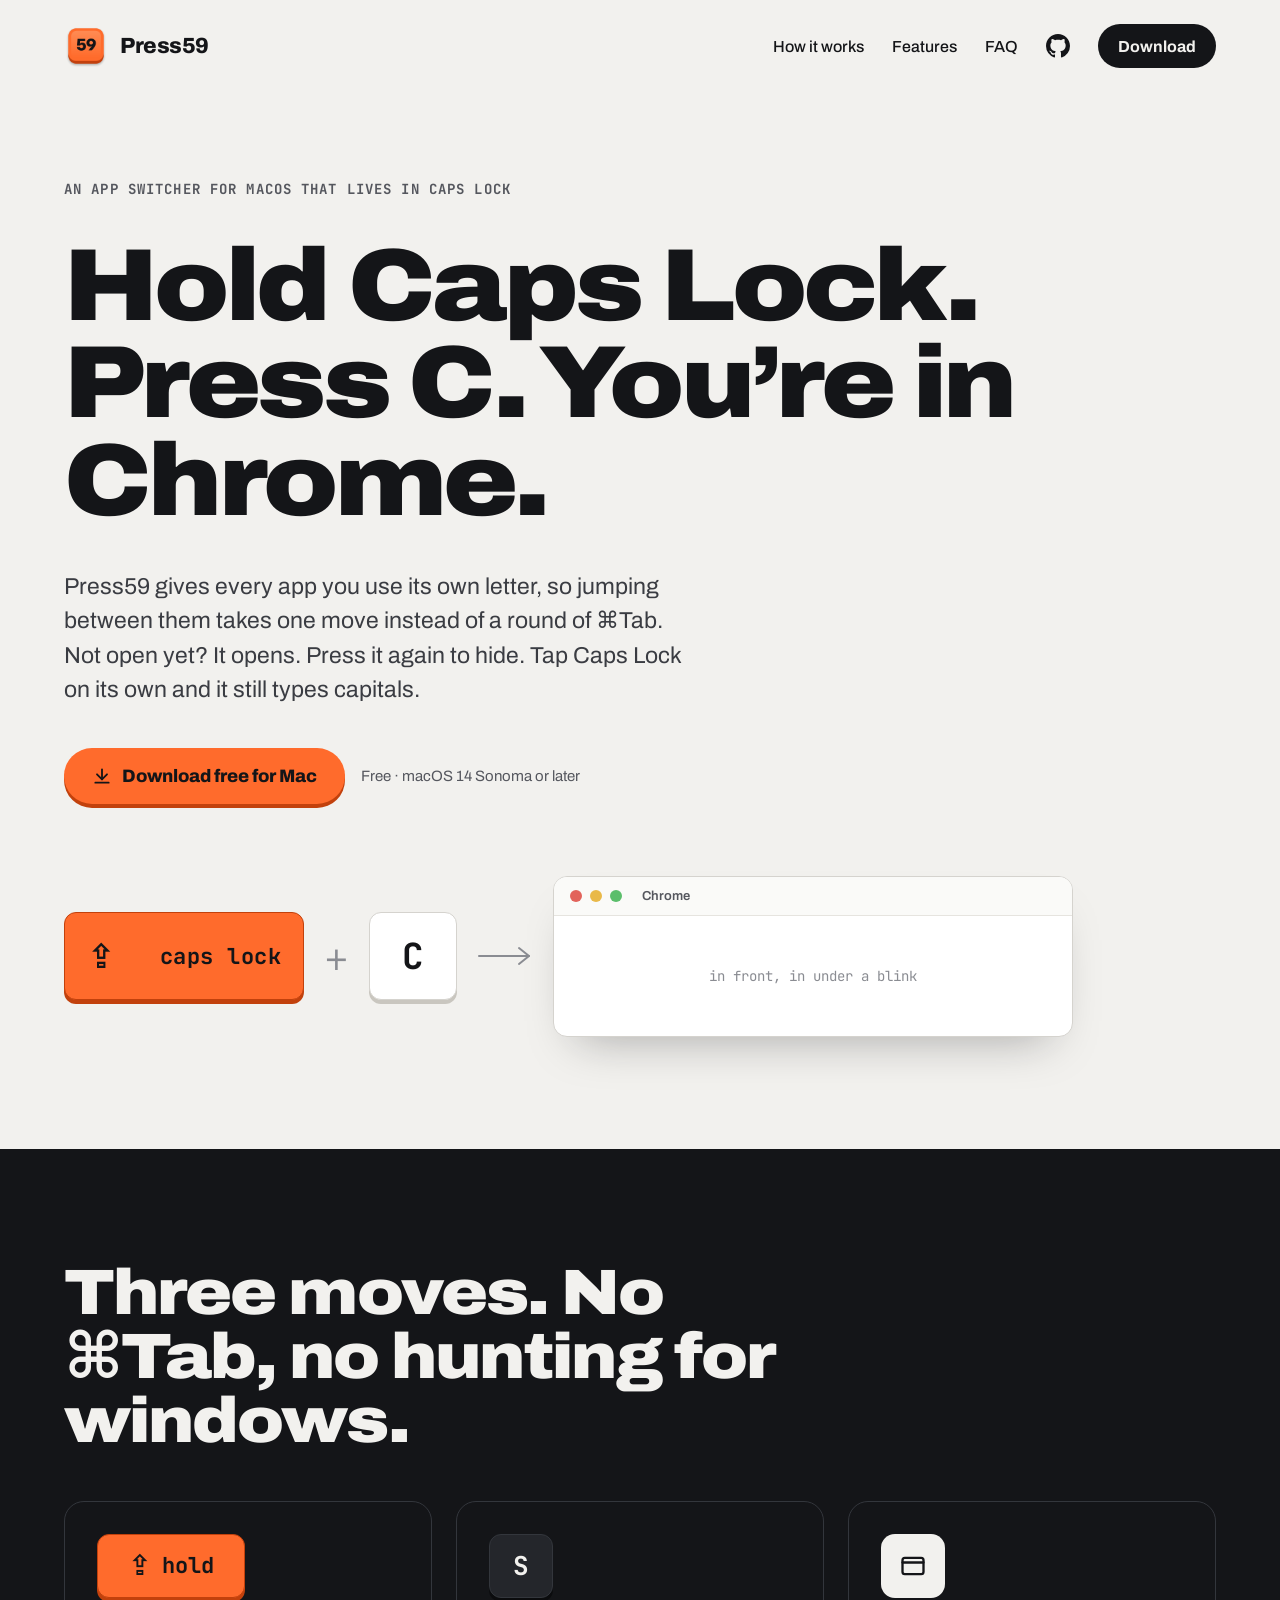
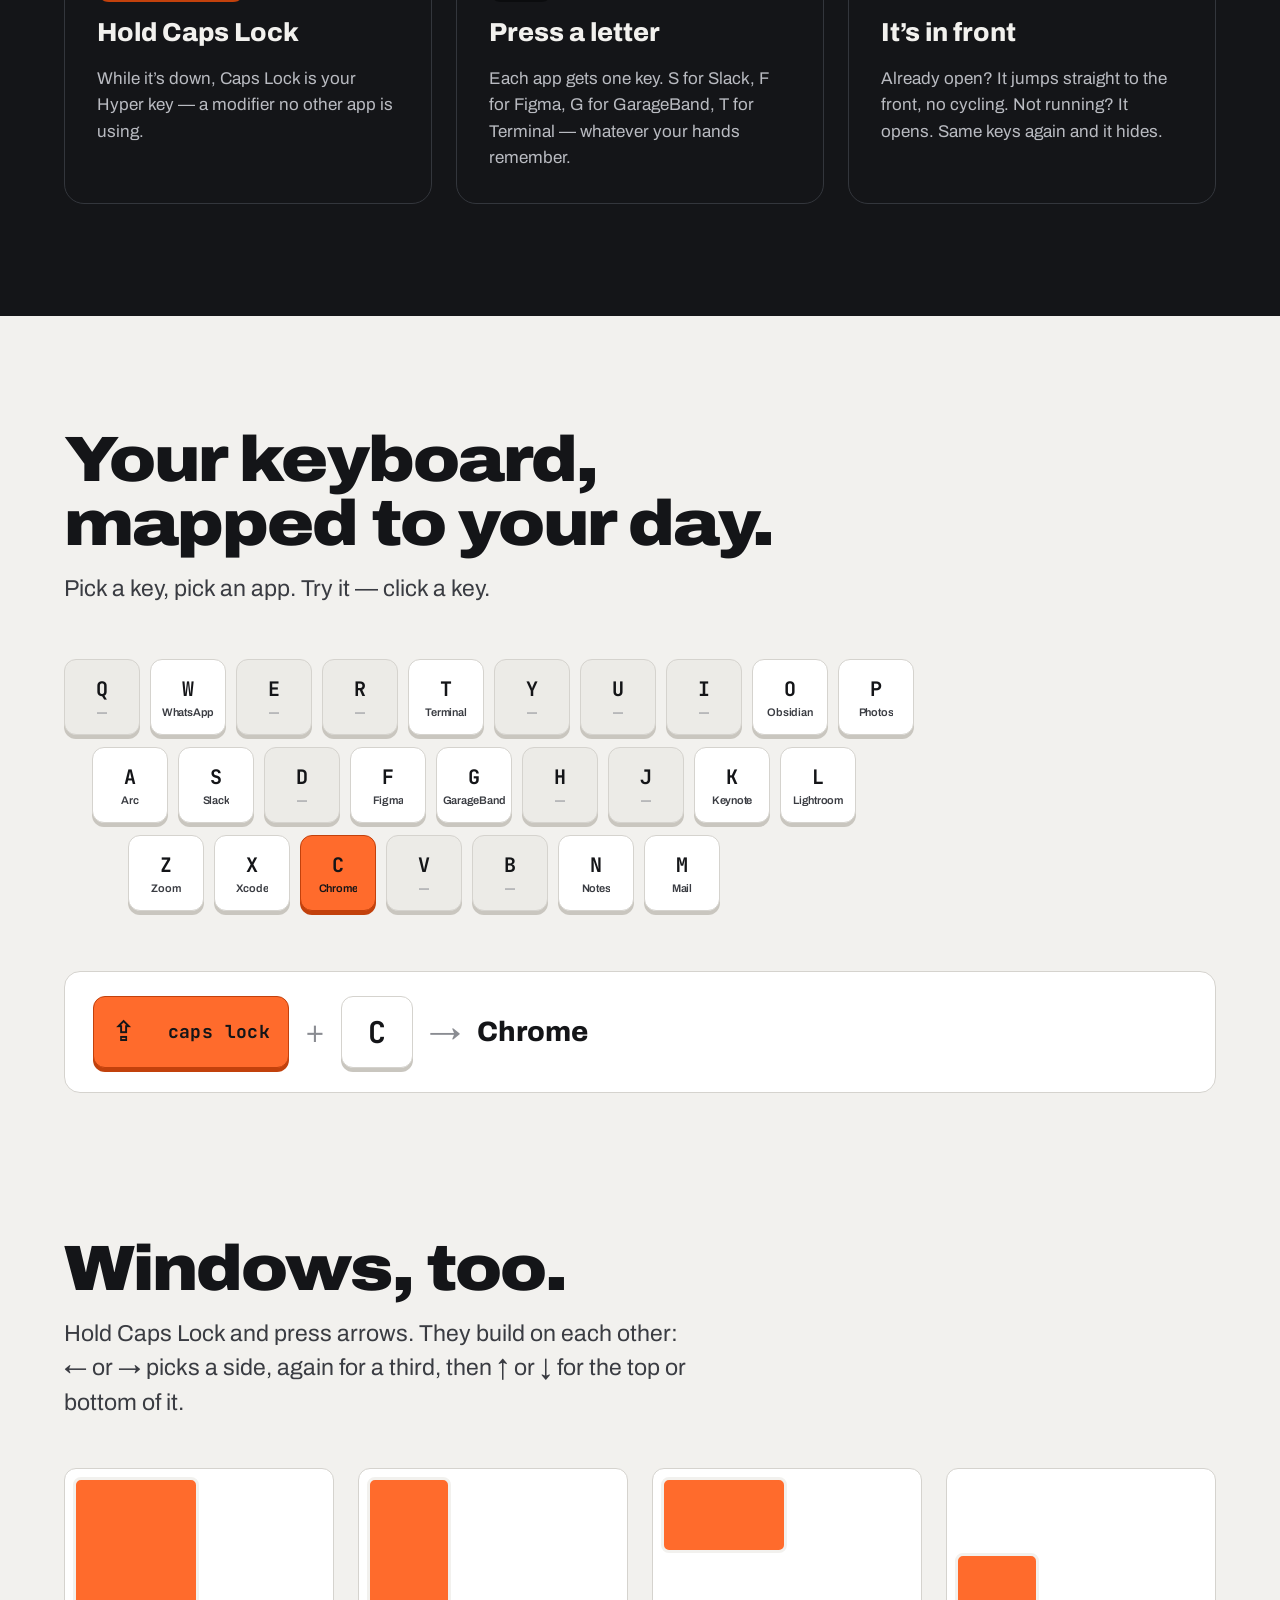
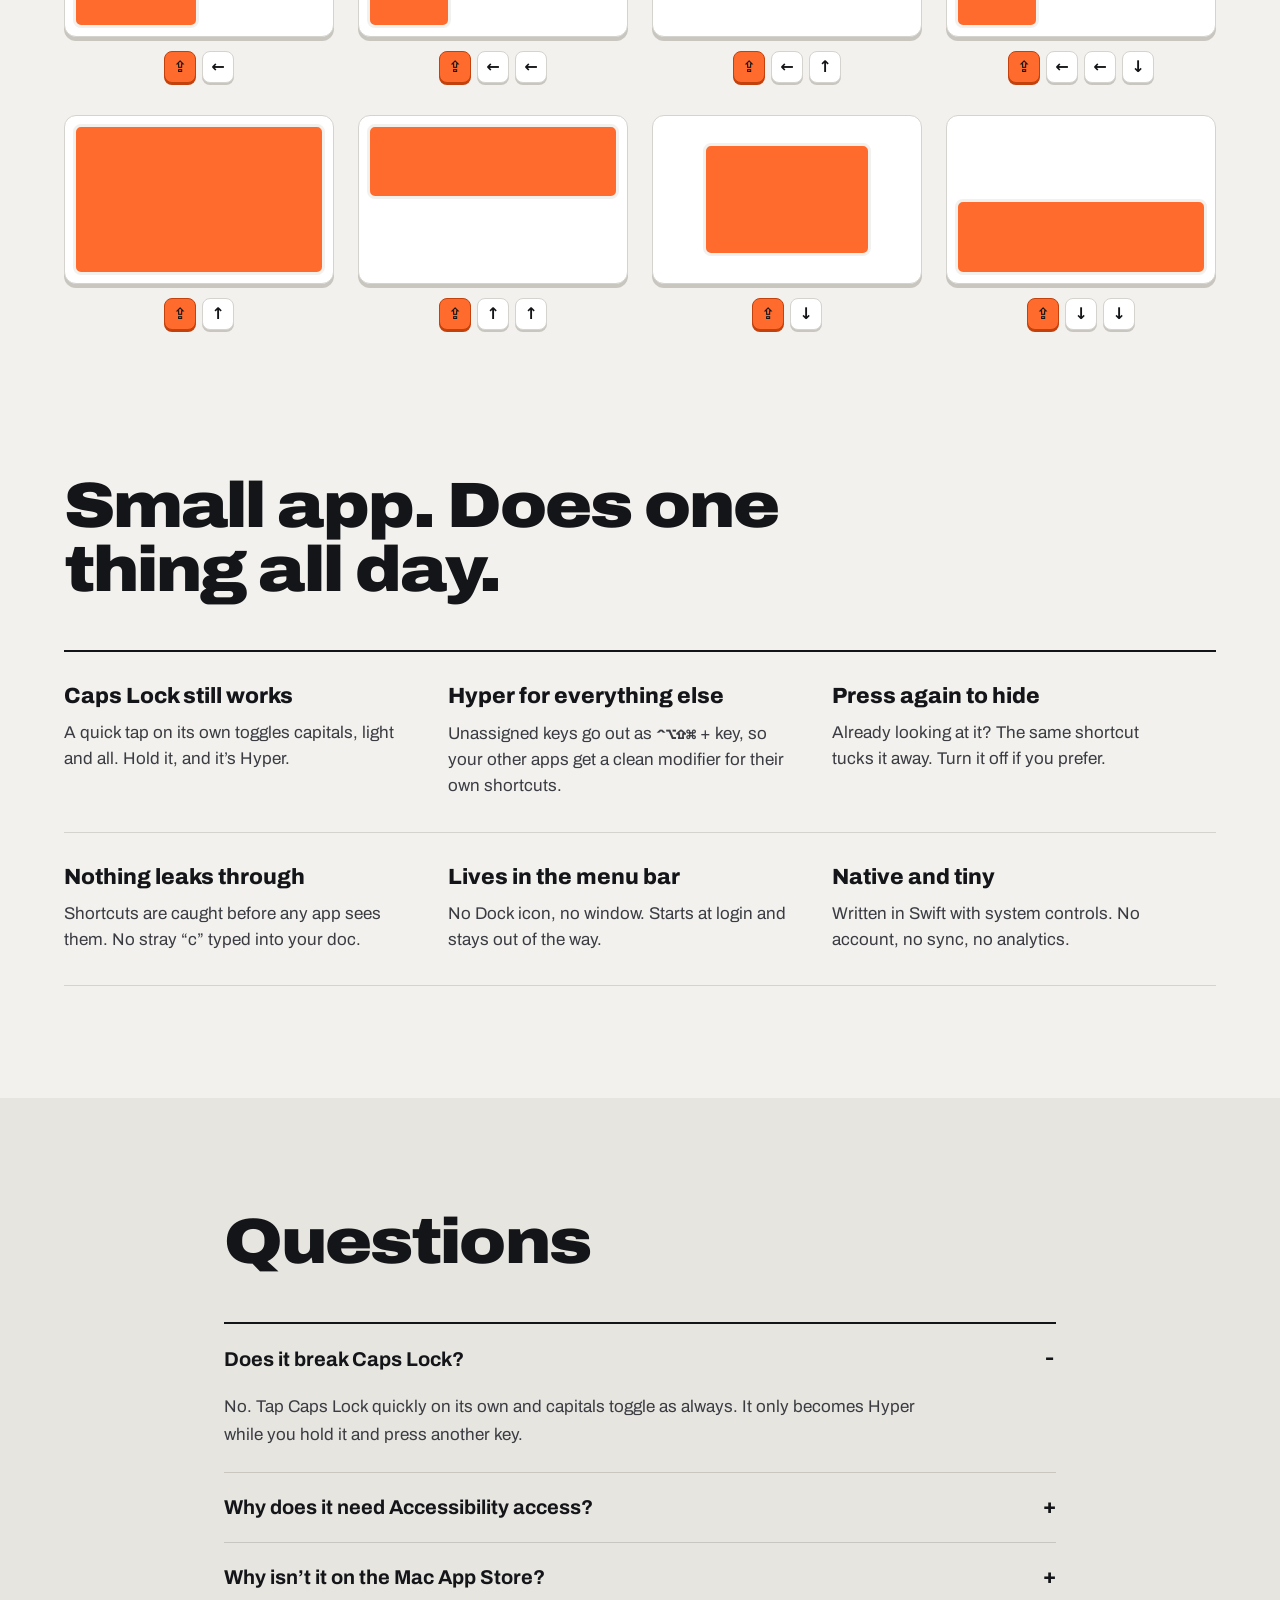
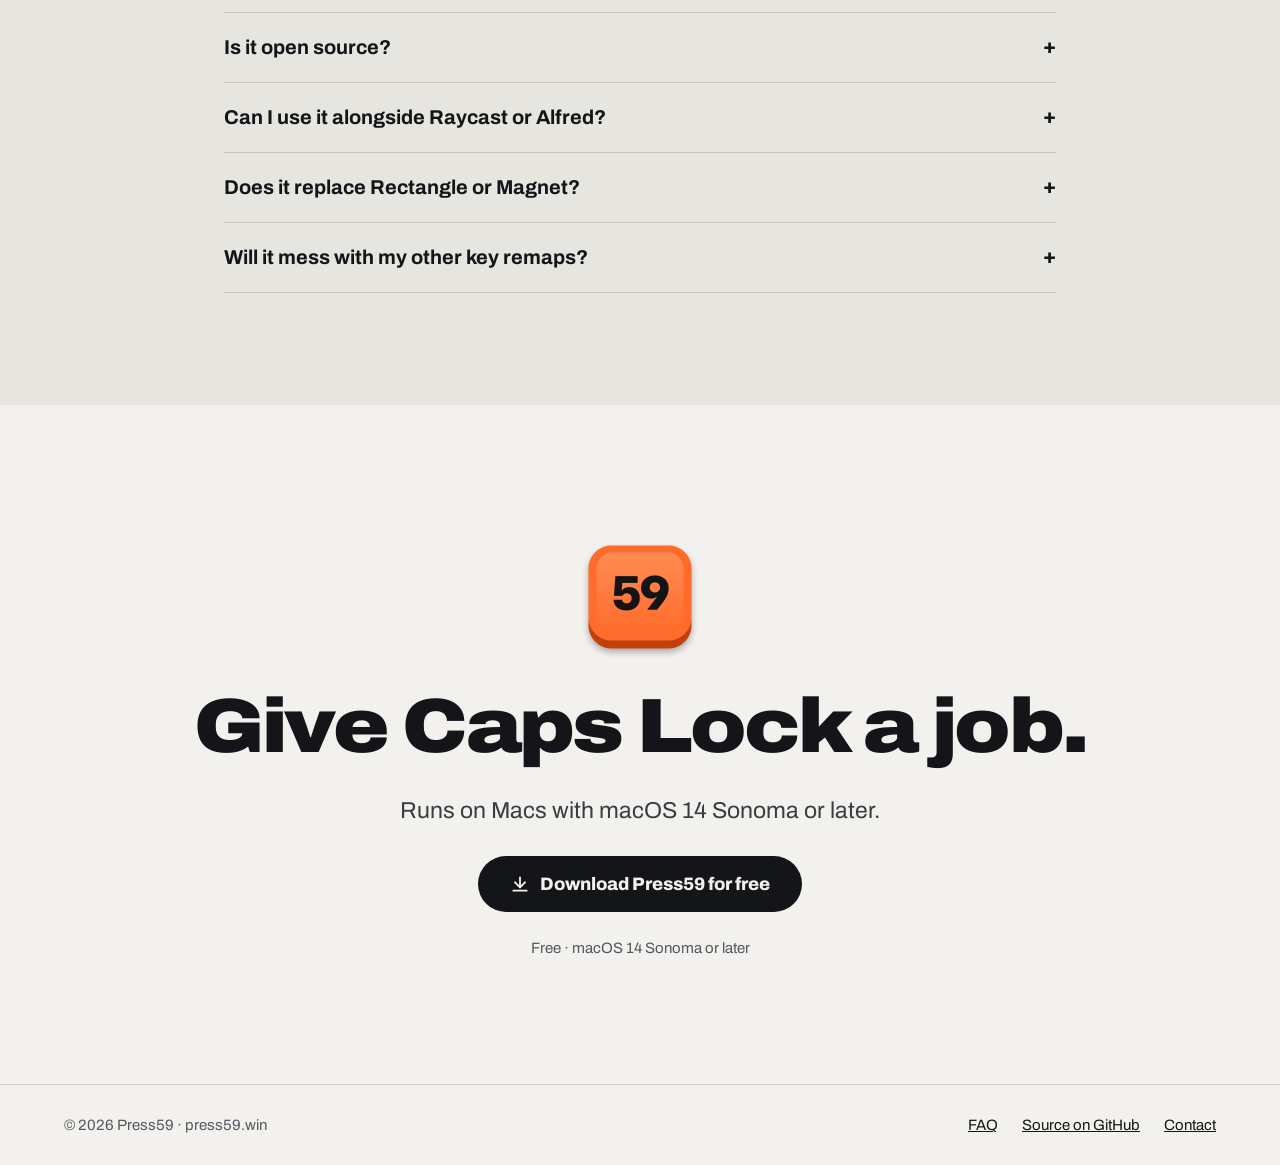
==== commit f2fc8fce: "Homepage: Show window moving and compare it with Rectangle Add a "Windows, too" section with a diagr" ====
--- a/web/index.html
+++ b/web/index.html
@@ -115,6 +115,47 @@
     </div>
   </section>
 
+  <section id="windows" class="wrap section">
+    <div class="section-head">
+      <h2>Windows, too.</h2>
+      <p class="lead">Hold Caps Lock and press arrows. They build on each other: ← or → picks a side, again for a third, then ↑ or ↓ for the top or bottom of it.</p>
+    </div>
+    <div class="layouts">
+        <figure class="layout">
+          <div class="screen" role="img" aria-label="Left half"><div class="screen-area"><span class="win" style="left:0%;top:0%;width:50%;height:100%"></span></div></div>
+          <figcaption><kbd>⇪</kbd><kbd>←</kbd></figcaption>
+        </figure>
+        <figure class="layout">
+          <div class="screen" role="img" aria-label="Left third"><div class="screen-area"><span class="win" style="left:0%;top:0%;width:33.333%;height:100%"></span></div></div>
+          <figcaption><kbd>⇪</kbd><kbd>←</kbd><kbd>←</kbd></figcaption>
+        </figure>
+        <figure class="layout">
+          <div class="screen" role="img" aria-label="Top left quarter"><div class="screen-area"><span class="win" style="left:0%;top:0%;width:50%;height:50%"></span></div></div>
+          <figcaption><kbd>⇪</kbd><kbd>←</kbd><kbd>↑</kbd></figcaption>
+        </figure>
+        <figure class="layout">
+          <div class="screen" role="img" aria-label="Bottom of the left third"><div class="screen-area"><span class="win" style="left:0%;top:50%;width:33.333%;height:50%"></span></div></div>
+          <figcaption><kbd>⇪</kbd><kbd>←</kbd><kbd>←</kbd><kbd>↓</kbd></figcaption>
+        </figure>
+        <figure class="layout">
+          <div class="screen" role="img" aria-label="Fill the screen"><div class="screen-area"><span class="win" style="left:0%;top:0%;width:100%;height:100%"></span></div></div>
+          <figcaption><kbd>⇪</kbd><kbd>↑</kbd></figcaption>
+        </figure>
+        <figure class="layout">
+          <div class="screen" role="img" aria-label="Top half"><div class="screen-area"><span class="win" style="left:0%;top:0%;width:100%;height:50%"></span></div></div>
+          <figcaption><kbd>⇪</kbd><kbd>↑</kbd><kbd>↑</kbd></figcaption>
+        </figure>
+        <figure class="layout">
+          <div class="screen" role="img" aria-label="Centered"><div class="screen-area"><span class="win" style="left:16.667%;top:12.5%;width:66.667%;height:75%"></span></div></div>
+          <figcaption><kbd>⇪</kbd><kbd>↓</kbd></figcaption>
+        </figure>
+        <figure class="layout">
+          <div class="screen" role="img" aria-label="Bottom half"><div class="screen-area"><span class="win" style="left:0%;top:50%;width:100%;height:50%"></span></div></div>
+          <figcaption><kbd>⇪</kbd><kbd>↓</kbd><kbd>↓</kbd></figcaption>
+        </figure>
+    </div>
+  </section>
+
   <section id="features" class="wrap section">
     <h2>Small app. Does one thing all day.</h2>
     <div class="features">
@@ -150,6 +191,10 @@
         <details>
           <summary>Can I use it alongside Raycast or Alfred?</summary>
           <p>Yes. Turn off any other Hyper key setting so only one app owns Caps Lock, then use Hyper shortcuts in those apps as usual.</p>
+        </details>
+        <details>
+          <summary>Does it replace Rectangle or Magnet?</summary>
+          <p>For halves, thirds, quarters, filling the screen and centering, yes. If you’d rather keep your window manager, turn off “Caps Lock + arrow keys move windows” in Settings and Caps Lock + arrows go out as ⌃⌥⇧⌘ + arrow again.</p>
         </details>
         <details>
           <summary>Will it mess with my other key remaps?</summary>
--- a/web/styles.css
+++ b/web/styles.css
@@ -100,6 +100,20 @@
 .plus-sm { font-size: 32px; font-weight: 300; color: var(--faint); }
 .readout-app { font-size: 28px; font-weight: 800; }
 
+/* Windows */
+#windows.section { padding-top: 32px; }
+.layouts { display: grid; grid-template-columns: repeat(4, minmax(0, 1fr)); gap: 32px 24px; margin: 0; }
+.layout { margin: 0; display: flex; flex-direction: column; align-items: center; gap: 14px; }
+.screen { position: relative; width: 100%; aspect-ratio: 16 / 10; background: #fff; border: 1px solid var(--line); border-radius: 12px; box-shadow: 0 4px 0 var(--cap-shadow); }
+.screen-area { position: absolute; inset: 8px; }
+.win { position: absolute; box-sizing: border-box; border: 3px solid var(--ground); border-radius: 8px; background: var(--accent); }
+.layout figcaption { display: flex; gap: 6px; }
+.layout kbd { display: inline-flex; align-items: center; justify-content: center; min-width: 32px; height: 32px; padding: 0 6px; background: #fff; border: 1px solid var(--line); border-radius: 8px; box-shadow: 0 2px 0 var(--cap-shadow); font-family: system-ui, -apple-system, sans-serif; font-size: 16px; font-weight: 600; color: var(--ink); }
+.layout kbd:first-child { background: var(--accent); border-color: var(--accent-dark); box-shadow: 0 2px 0 var(--accent-dark); }
+@media (max-width: 760px) {
+  .layouts { grid-template-columns: repeat(2, minmax(0, 1fr)); gap: 28px 16px; }
+}
+
 /* Features */
 #features.section { padding-top: 32px; }
 .features { display: grid; grid-template-columns: repeat(auto-fit, minmax(300px, 1fr)); border-top: 2px solid var(--ink); }
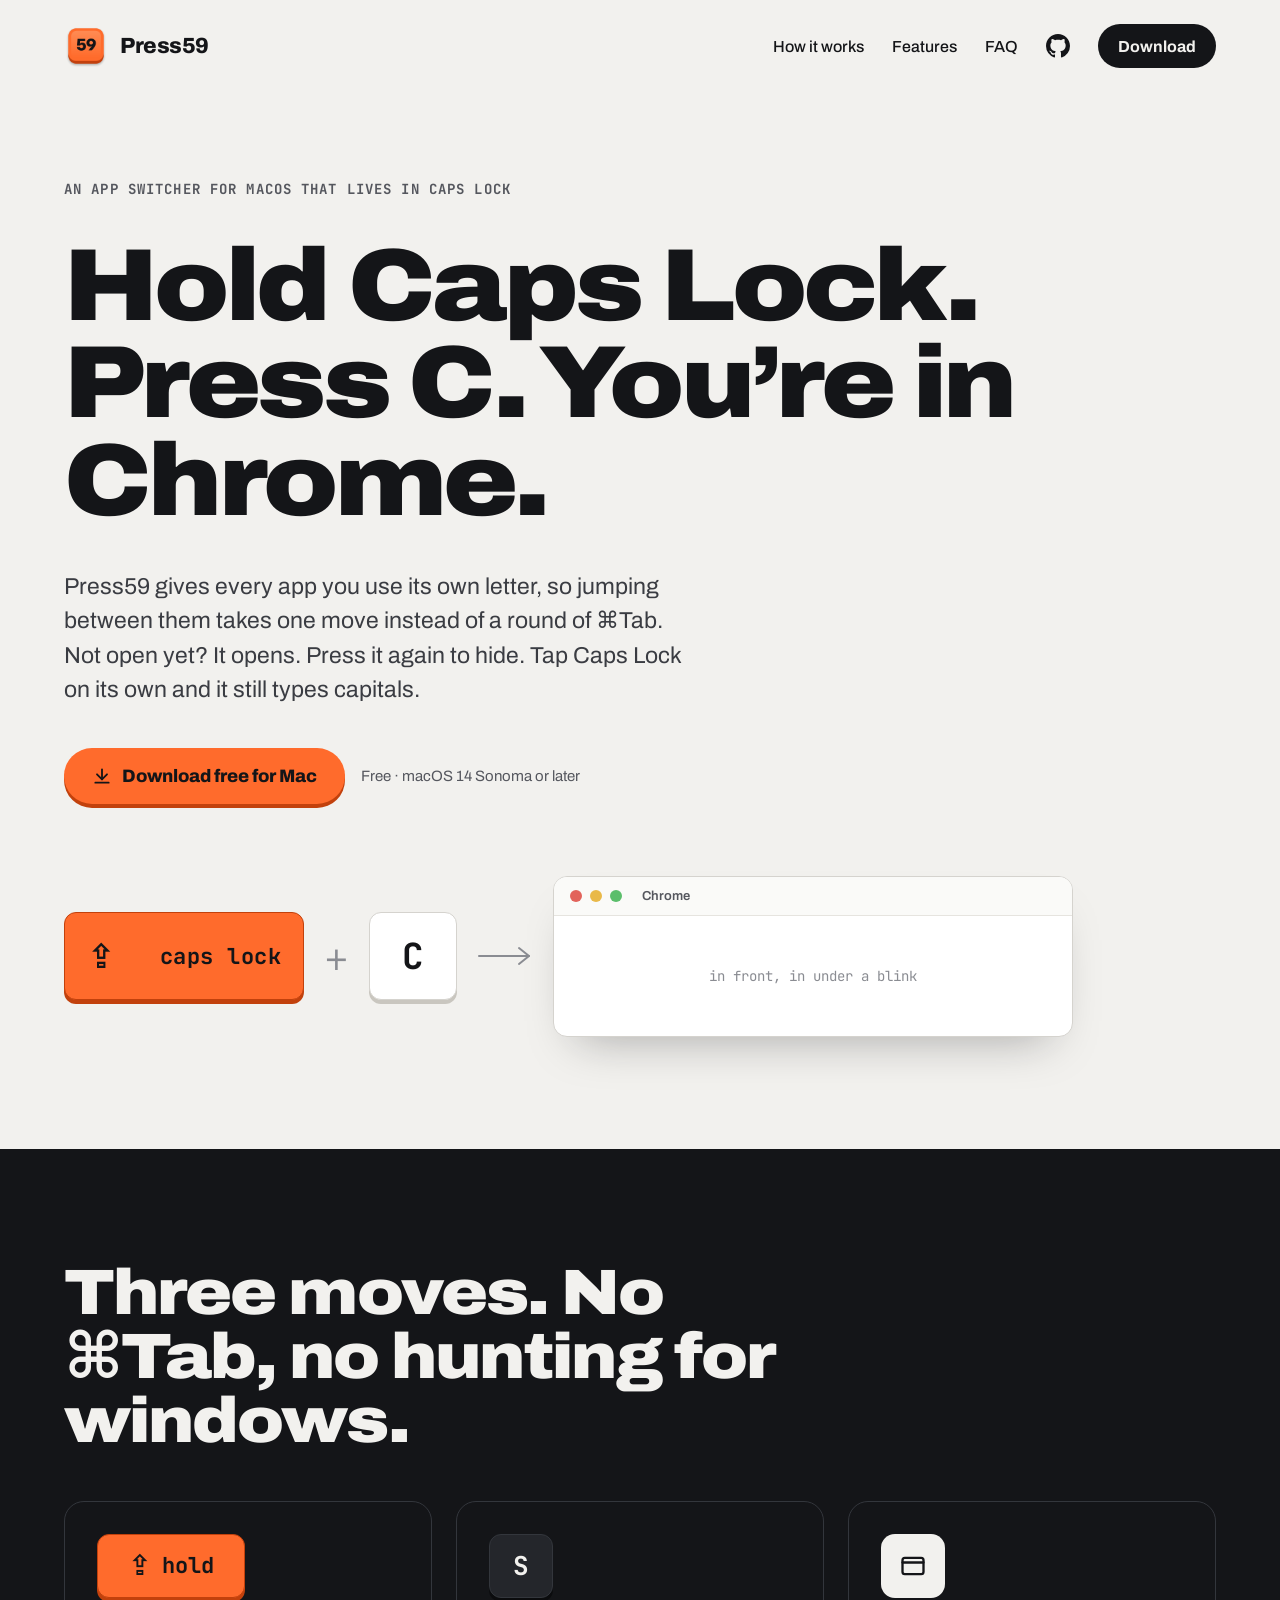
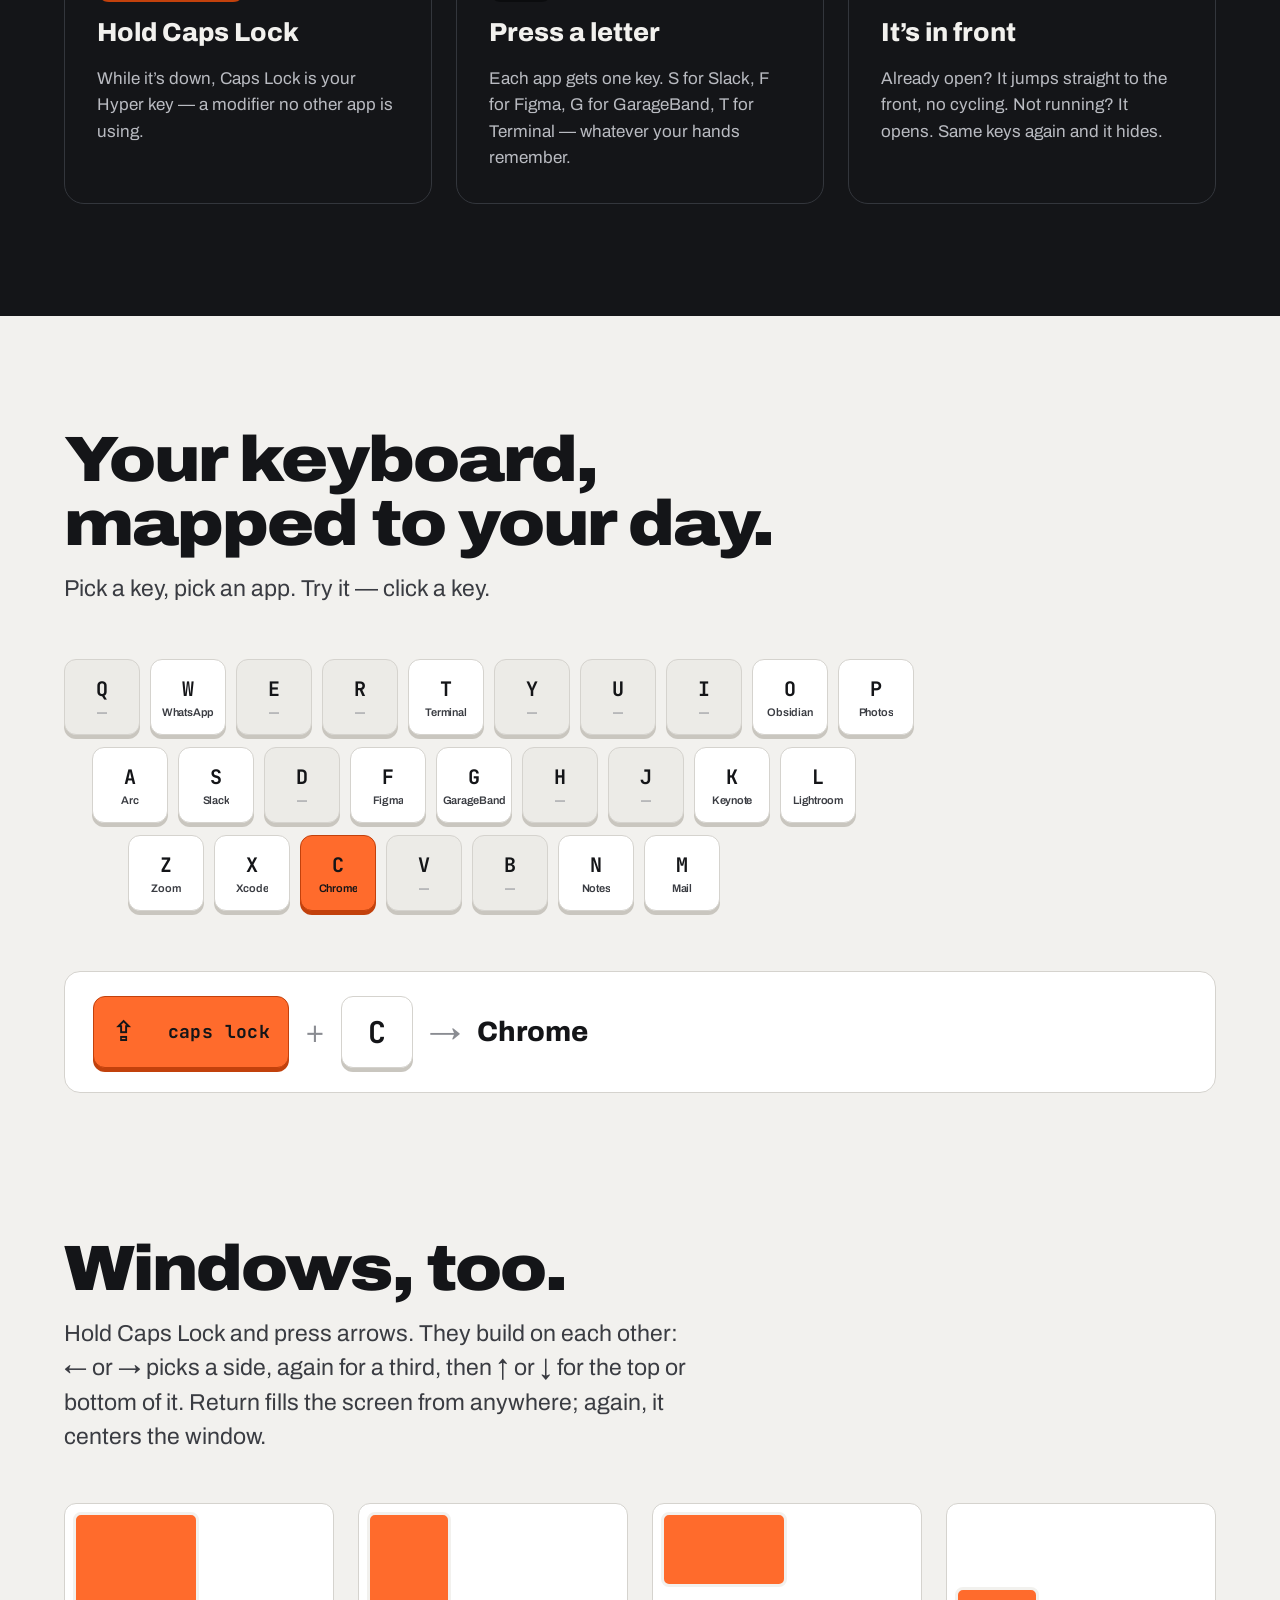
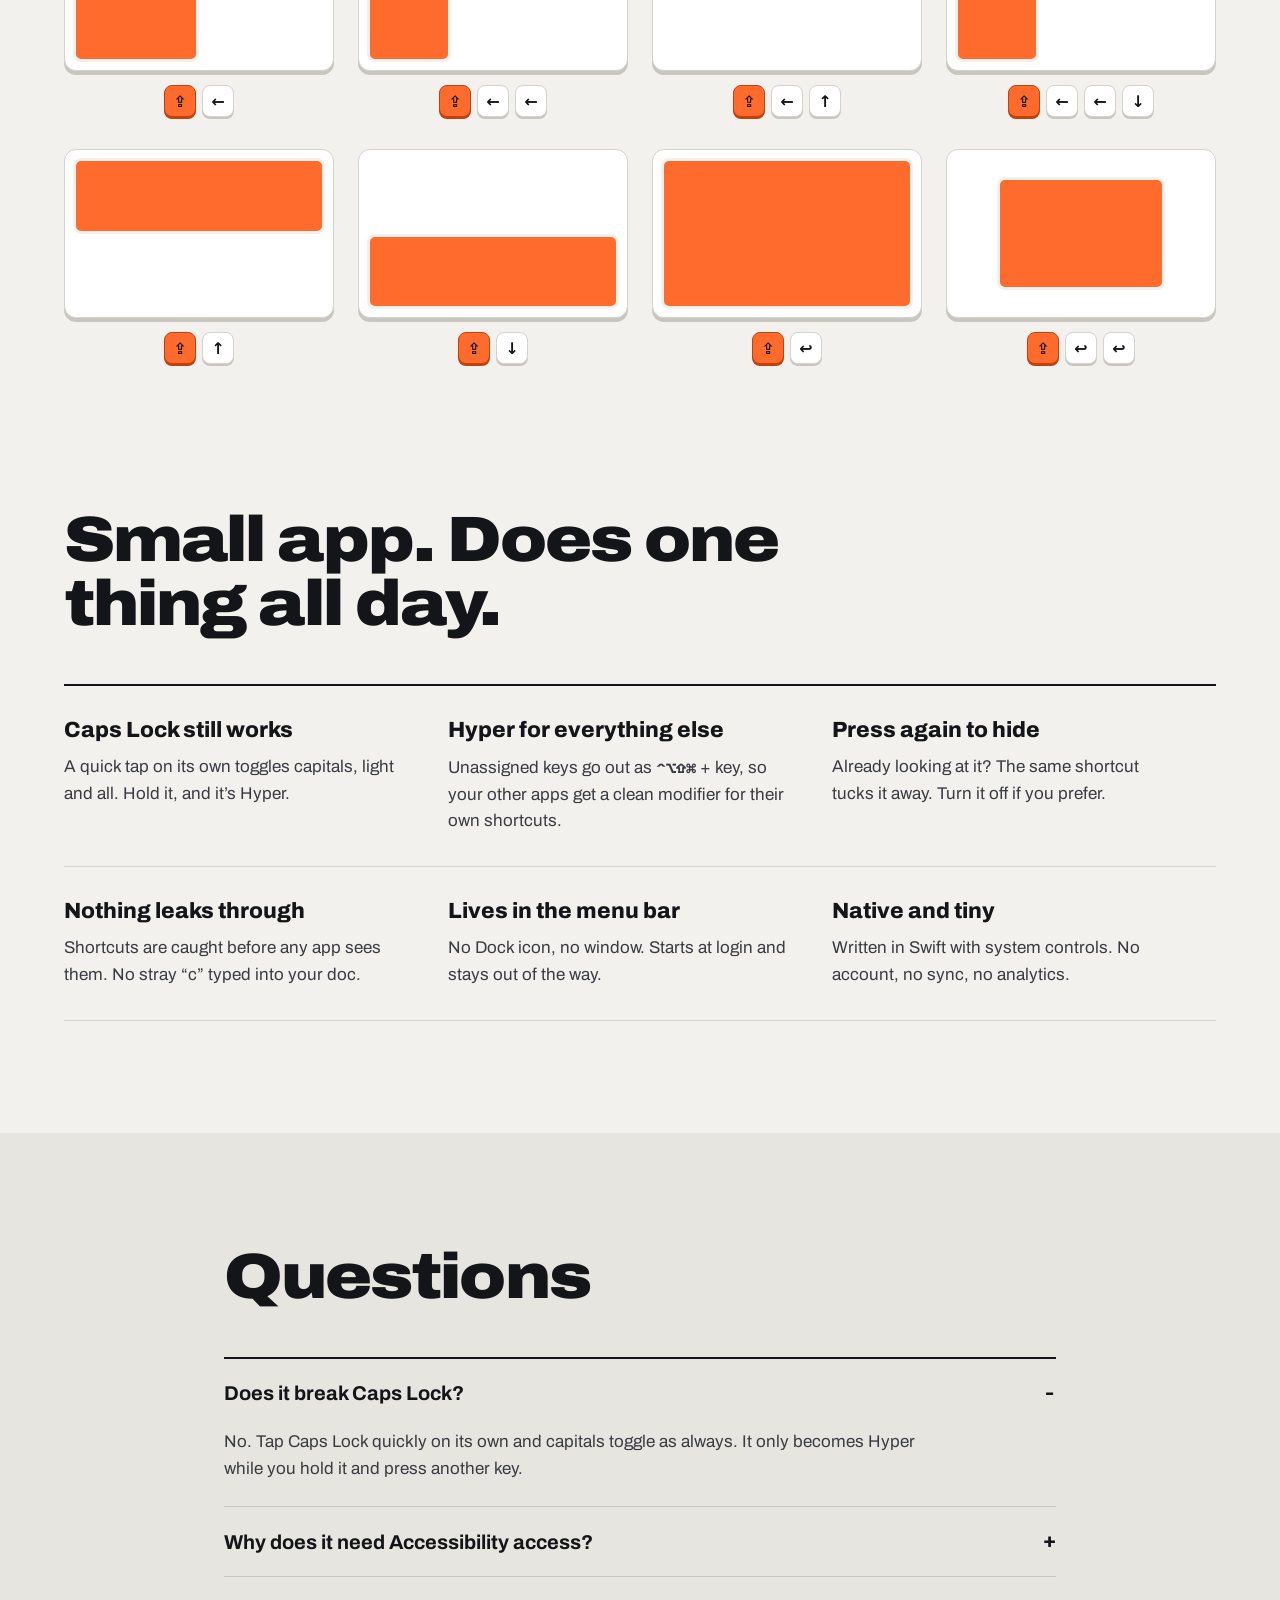
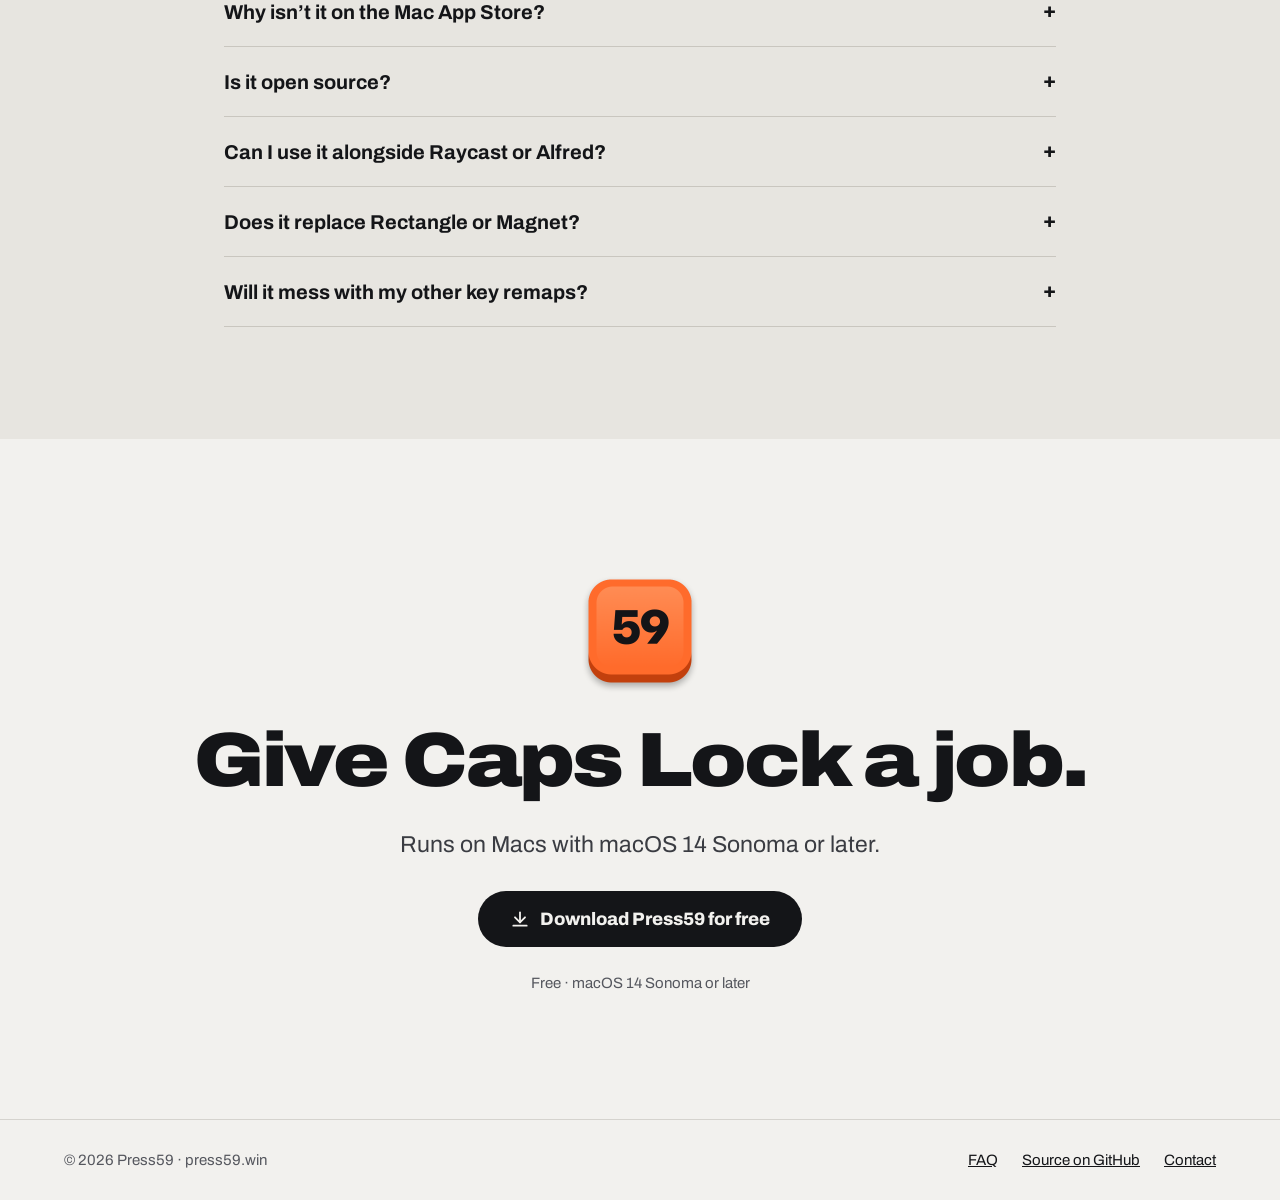
==== commit b542c3f7: "Homepage: Show Caps Lock + Return for filling and centering windows The window examples now show ↑ a" ====
--- a/web/index.html
+++ b/web/index.html
@@ -118,7 +118,7 @@
   <section id="windows" class="wrap section">
     <div class="section-head">
       <h2>Windows, too.</h2>
-      <p class="lead">Hold Caps Lock and press arrows. They build on each other: ← or → picks a side, again for a third, then ↑ or ↓ for the top or bottom of it.</p>
+      <p class="lead">Hold Caps Lock and press arrows. They build on each other: ← or → picks a side, again for a third, then ↑ or ↓ for the top or bottom of it. Return fills the screen from anywhere; again, it centers the window.</p>
     </div>
     <div class="layouts">
         <figure class="layout">
@@ -138,20 +138,20 @@
           <figcaption><kbd>⇪</kbd><kbd>←</kbd><kbd>←</kbd><kbd>↓</kbd></figcaption>
         </figure>
         <figure class="layout">
+          <div class="screen" role="img" aria-label="Top half"><div class="screen-area"><span class="win" style="left:0%;top:0%;width:100%;height:50%"></span></div></div>
+          <figcaption><kbd>⇪</kbd><kbd>↑</kbd></figcaption>
+        </figure>
+        <figure class="layout">
+          <div class="screen" role="img" aria-label="Bottom half"><div class="screen-area"><span class="win" style="left:0%;top:50%;width:100%;height:50%"></span></div></div>
+          <figcaption><kbd>⇪</kbd><kbd>↓</kbd></figcaption>
+        </figure>
+        <figure class="layout">
           <div class="screen" role="img" aria-label="Fill the screen"><div class="screen-area"><span class="win" style="left:0%;top:0%;width:100%;height:100%"></span></div></div>
-          <figcaption><kbd>⇪</kbd><kbd>↑</kbd></figcaption>
-        </figure>
-        <figure class="layout">
-          <div class="screen" role="img" aria-label="Top half"><div class="screen-area"><span class="win" style="left:0%;top:0%;width:100%;height:50%"></span></div></div>
-          <figcaption><kbd>⇪</kbd><kbd>↑</kbd><kbd>↑</kbd></figcaption>
+          <figcaption><kbd>⇪</kbd><kbd>↩</kbd></figcaption>
         </figure>
         <figure class="layout">
           <div class="screen" role="img" aria-label="Centered"><div class="screen-area"><span class="win" style="left:16.667%;top:12.5%;width:66.667%;height:75%"></span></div></div>
-          <figcaption><kbd>⇪</kbd><kbd>↓</kbd></figcaption>
-        </figure>
-        <figure class="layout">
-          <div class="screen" role="img" aria-label="Bottom half"><div class="screen-area"><span class="win" style="left:0%;top:50%;width:100%;height:50%"></span></div></div>
-          <figcaption><kbd>⇪</kbd><kbd>↓</kbd><kbd>↓</kbd></figcaption>
+          <figcaption><kbd>⇪</kbd><kbd>↩</kbd><kbd>↩</kbd></figcaption>
         </figure>
     </div>
   </section>
@@ -194,7 +194,7 @@
         </details>
         <details>
           <summary>Does it replace Rectangle or Magnet?</summary>
-          <p>For halves, thirds, quarters, filling the screen and centering, yes. If you’d rather keep your window manager, turn off “Caps Lock + arrow keys move windows” in Settings and Caps Lock + arrows go out as ⌃⌥⇧⌘ + arrow again.</p>
+          <p>For halves, thirds, quarters, filling the screen and centering, yes. If you’d rather keep your window manager, turn off “Caps Lock + arrow keys move windows” in Settings and Caps Lock + arrows and Return go out as ⌃⌥⇧⌘ + key again.</p>
         </details>
         <details>
           <summary>Will it mess with my other key remaps?</summary>
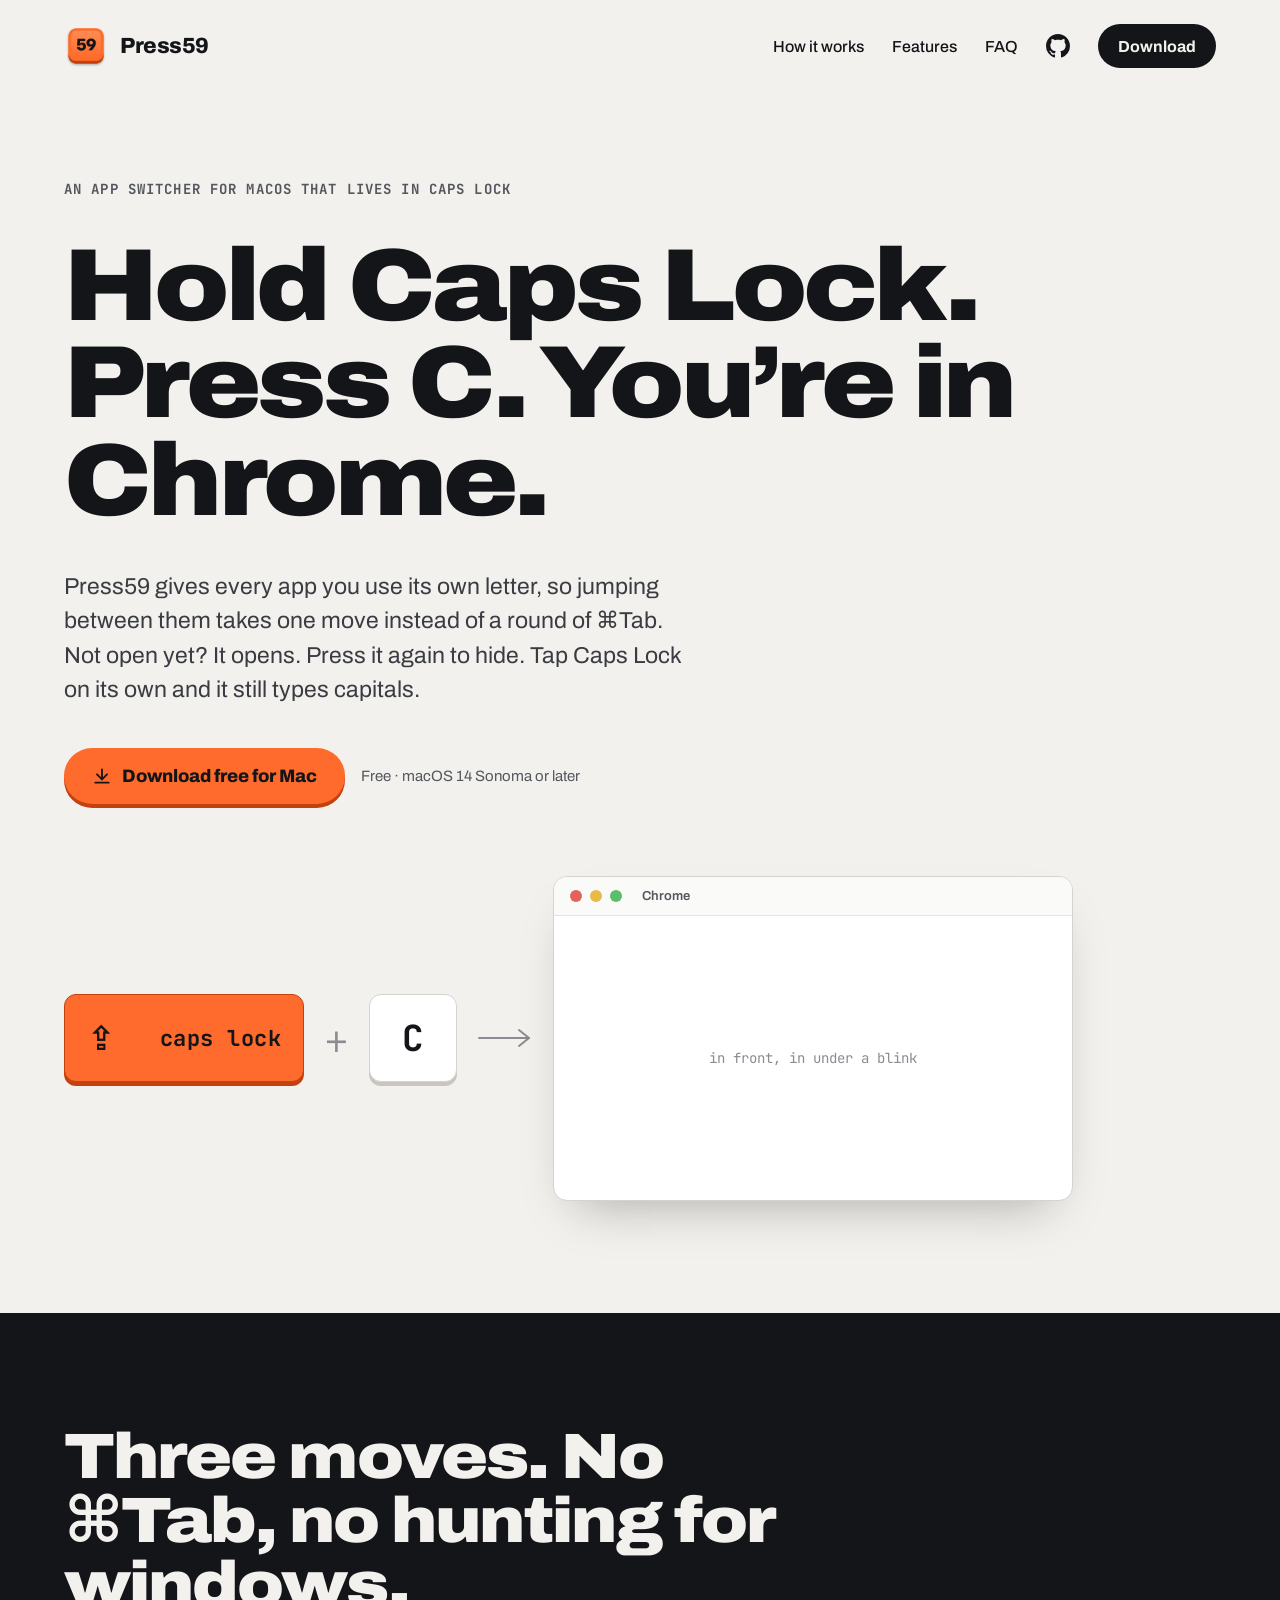
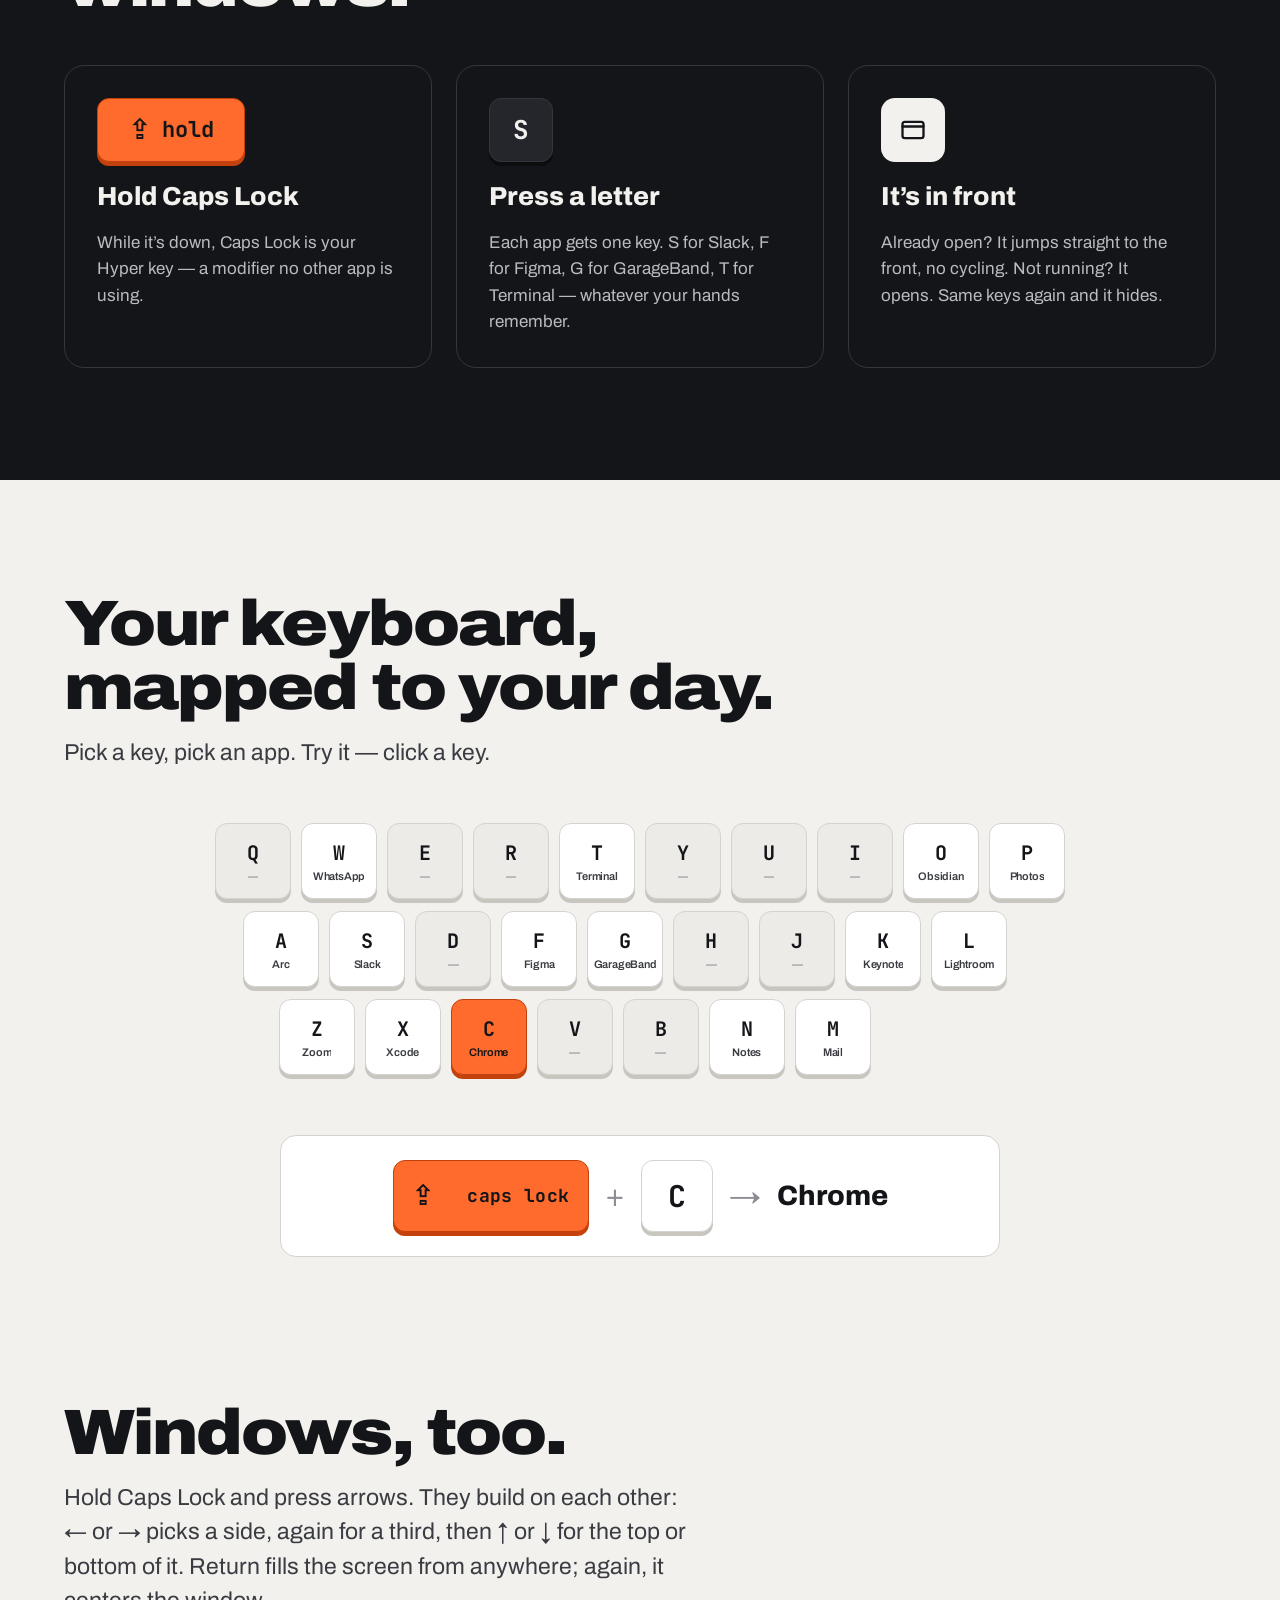
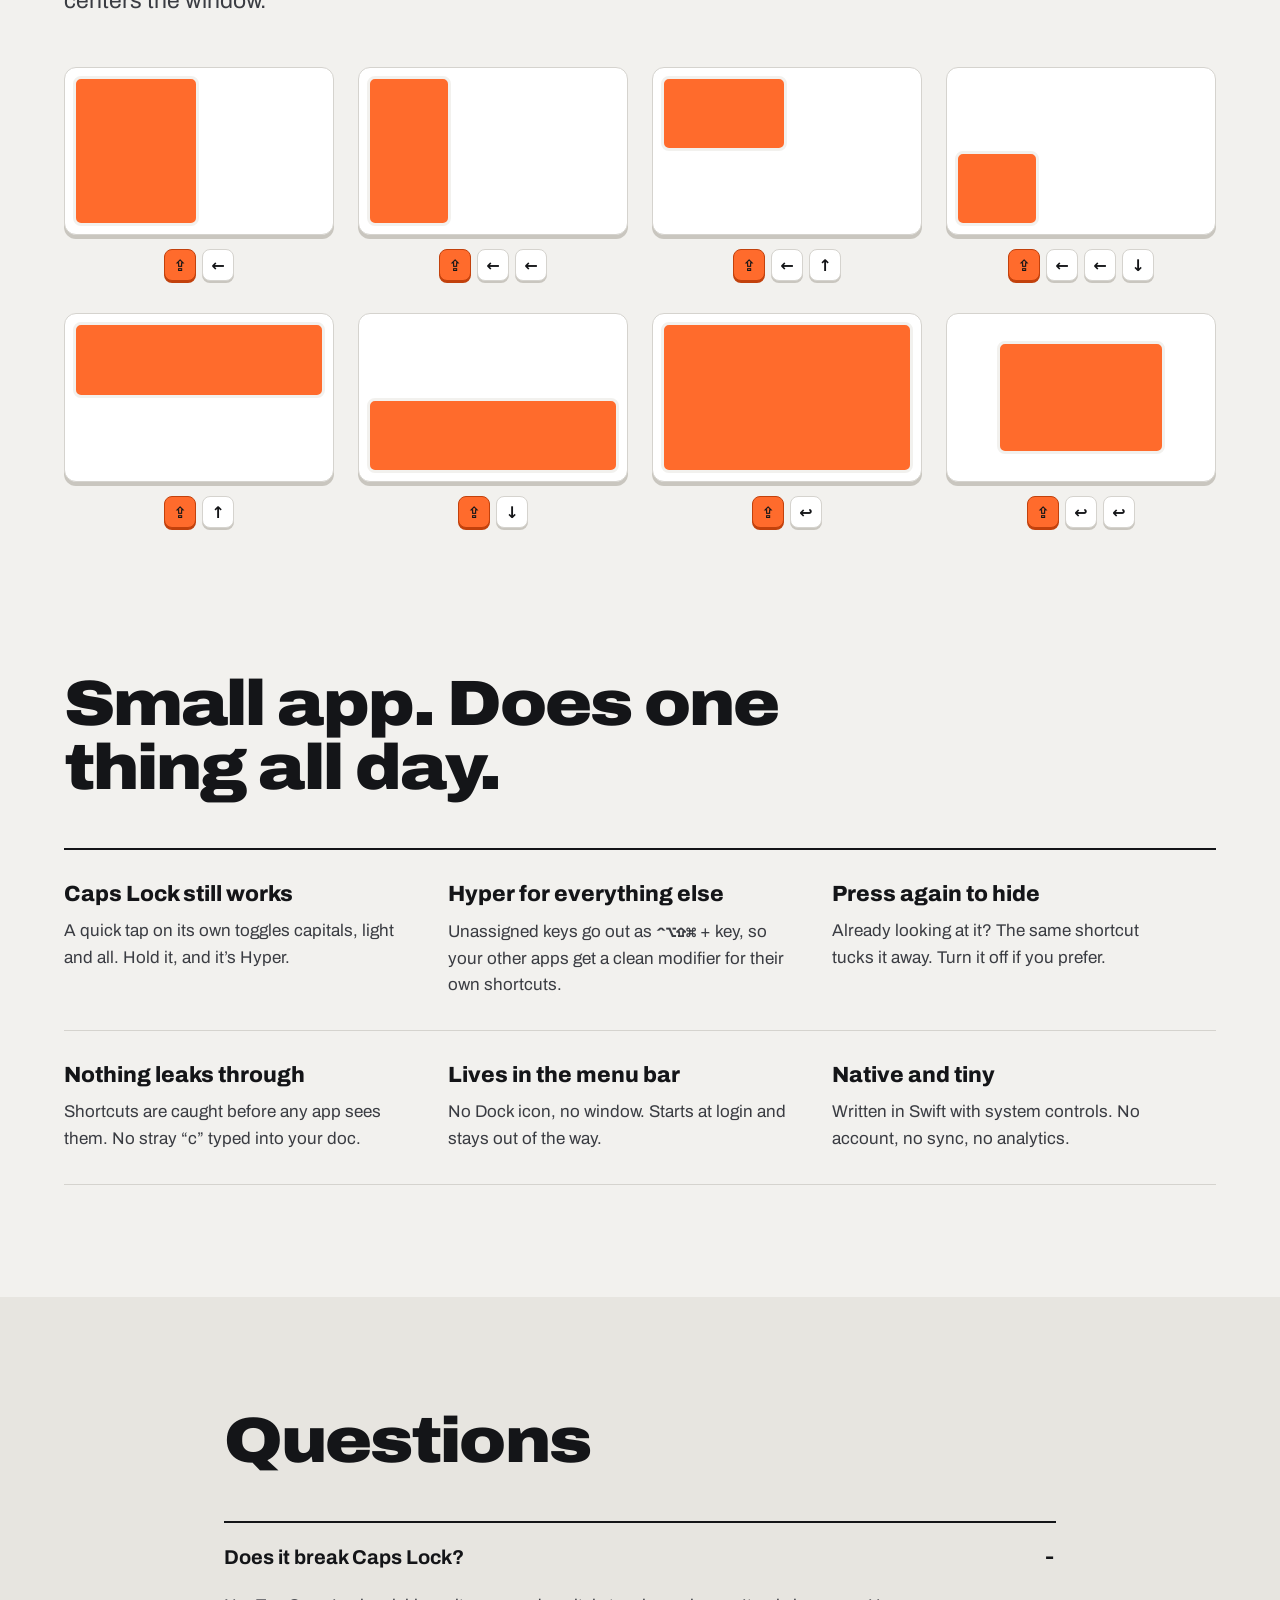
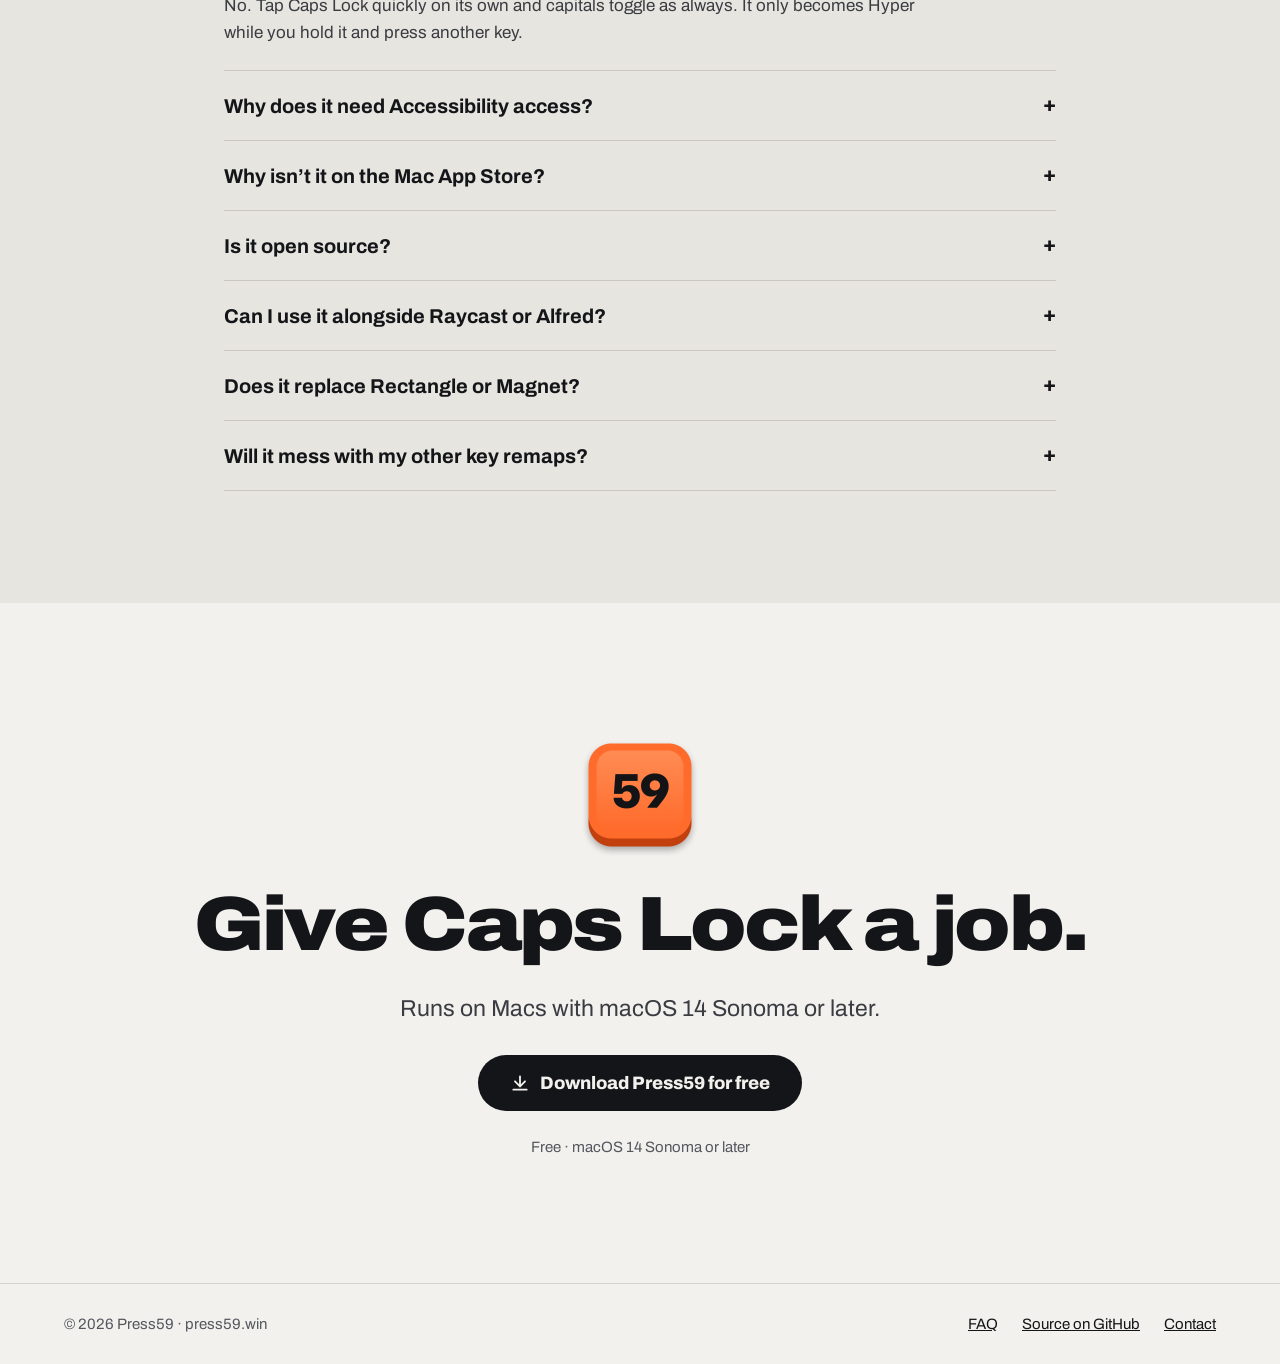
==== commit d0084b41: "Homepage: Center the keyboard demo, fit it on phones, and make the hero window 16:10 Co-Authored-By:" ====
--- a/web/index.html
+++ b/web/index.html
@@ -110,8 +110,7 @@
       <span class="cap cap-accent cap-caps readout-cap"><span class="caps-symbol">⇪</span><span class="caps-label">caps lock</span></span>
       <span class="plus-sm">+</span>
       <span class="cap readout-letter" id="readout-letter">C</span>
-      <span class="plus-sm">→</span>
-      <span class="readout-app" id="readout-app">Chrome</span>
+      <span class="readout-result"><span class="plus-sm">→</span><span class="readout-app" id="readout-app">Chrome</span></span>
     </div>
   </section>
 
--- a/web/styles.css
+++ b/web/styles.css
@@ -65,11 +65,12 @@
 .caps-symbol { font-family: system-ui, -apple-system, sans-serif; font-size: 34px; font-weight: 600; line-height: 1; }
 .cap-letter { width: 88px; height: 88px; font-size: 36px; }
 .plus { font-size: 40px; font-weight: 300; color: var(--faint); }
-.window { flex: 1 1 320px; min-width: 0; max-width: 520px; background: #fff; border: 1px solid var(--line); border-radius: 14px; overflow: hidden; box-shadow: 0 24px 48px -24px rgba(20, 21, 24, 0.35); }
+/* A Mac window is about 16:10, like the screens it sits on. */
+.window { flex: 1 1 320px; min-width: 0; max-width: 520px; aspect-ratio: 16 / 10; display: flex; flex-direction: column; background: #fff; border: 1px solid var(--line); border-radius: 14px; overflow: hidden; box-shadow: 0 24px 48px -24px rgba(20, 21, 24, 0.35); }
 .window-bar { display: flex; align-items: center; gap: 8px; padding: 12px 16px; border-bottom: 1px solid #E6E4DF; background: #FAFAF8; }
 .dot { width: 12px; height: 12px; border-radius: 50%; }
 .window-title { margin-left: 12px; font-size: 13px; color: var(--muted); font-weight: 600; }
-.window-body { height: 120px; display: flex; align-items: center; justify-content: center; font-family: var(--mono); font-size: 14px; color: var(--faint); }
+.window-body { flex: 1; display: flex; align-items: center; justify-content: center; font-family: var(--mono); font-size: 14px; color: var(--faint); }
 
 /* How it works */
 .dark { background: var(--ink); color: var(--ground); }
@@ -83,22 +84,43 @@
 .step-window { width: 64px; height: 64px; border-radius: 14px; background: var(--ground); color: var(--ink); display: flex; align-items: center; justify-content: center; }
 
 /* Keyboard */
-.keyboard { display: flex; flex-direction: column; gap: 12px; overflow-x: auto; padding: 4px 0 12px; }
+.keyboard { --key: 76px; display: flex; flex-direction: column; gap: 12px; overflow-x: auto; width: fit-content; max-width: 100%; margin: 0 auto; padding: 4px 0 12px; }
 .key-row { display: flex; gap: 10px; }
-.key { flex: 0 0 auto; width: 76px; height: 76px; flex-direction: column; gap: 4px; cursor: pointer; font-size: 20px; padding: 0; }
+.key { flex: 0 0 auto; width: var(--key); height: var(--key); flex-direction: column; gap: 4px; cursor: pointer; font-size: 20px; padding: 0; }
 .key.unassigned { background: #ECEBE7; }
 .key[aria-pressed="true"] { background: var(--accent); border-color: var(--accent-dark); box-shadow: 0 4px 0 var(--accent-dark); }
 .key:active { transform: translateY(2px); box-shadow: 0 2px 0 var(--cap-shadow); }
 .key-app { font-family: var(--display); font-size: 11px; font-weight: 600; color: var(--text); white-space: nowrap; overflow: hidden; text-overflow: ellipsis; max-width: 70px; letter-spacing: -0.02em; }
 .key.unassigned .key-app { color: var(--faint); }
 .key[aria-pressed="true"] .key-app { color: var(--ink); }
-.readout { display: flex; align-items: center; gap: 16px; flex-wrap: wrap; padding: 24px 28px; background: #fff; border: 1px solid var(--line); border-radius: 16px; }
+/* On phones, shrink the keys so all ten in a row fit the screen; the readout names the app. */
+@media (max-width: 760px) {
+  .keyboard { --key: min(76px, calc((100vw - 48px - 9 * 5px) / 10)); gap: 8px; }
+  .key-row { gap: 5px; }
+  .key { height: calc(var(--key) * 1.3); font-size: 15px; border-radius: 8px; box-shadow: 0 3px 0 var(--cap-shadow); }
+  .key[aria-pressed="true"] { box-shadow: 0 3px 0 var(--accent-dark); }
+  .key-app { display: none; }
+}
+/* Fixed width, wide enough for "Not assigned yet", so the box does not jump as keys are clicked. */
+.readout { display: flex; align-items: center; justify-content: center; gap: 16px; flex-wrap: wrap; width: 720px; max-width: 100%; margin-inline: auto; padding: 24px 28px; background: #fff; border: 1px solid var(--line); border-radius: 16px; }
 .readout-cap { width: 196px; height: 72px; padding: 0 18px; }
 .readout-cap .caps-symbol { font-size: 28px; }
 .readout-cap .caps-label { font-size: 18px; }
 .readout-letter { width: 72px; height: 72px; font-size: 30px; }
 .plus-sm { font-size: 32px; font-weight: 300; color: var(--faint); }
+.readout-result { display: flex; align-items: center; gap: 16px; }
 .readout-app { font-size: 28px; font-weight: 800; }
+/* On phones, shrink the example so it stays on one line; a long app name wraps within itself. */
+@media (max-width: 480px) {
+  .readout { flex-wrap: nowrap; min-height: 96px; padding: 12px; gap: 6px; }
+  .readout .readout-cap { flex: none; width: auto; height: 44px; gap: 6px; padding: 0 8px; border-radius: 9px; }
+  .readout .readout-cap .caps-symbol { font-size: 16px; }
+  .readout .readout-cap .caps-label { font-size: 11px; letter-spacing: 0; white-space: nowrap; }
+  .readout-letter { flex: none; width: 44px; height: 44px; font-size: 20px; border-radius: 9px; }
+  .readout .plus-sm { font-size: 20px; }
+  .readout-result { gap: 6px; min-width: 0; }
+  .readout-app { font-size: 17px; line-height: 1.15; }
+}
 
 /* Windows */
 #windows.section { padding-top: 32px; }
